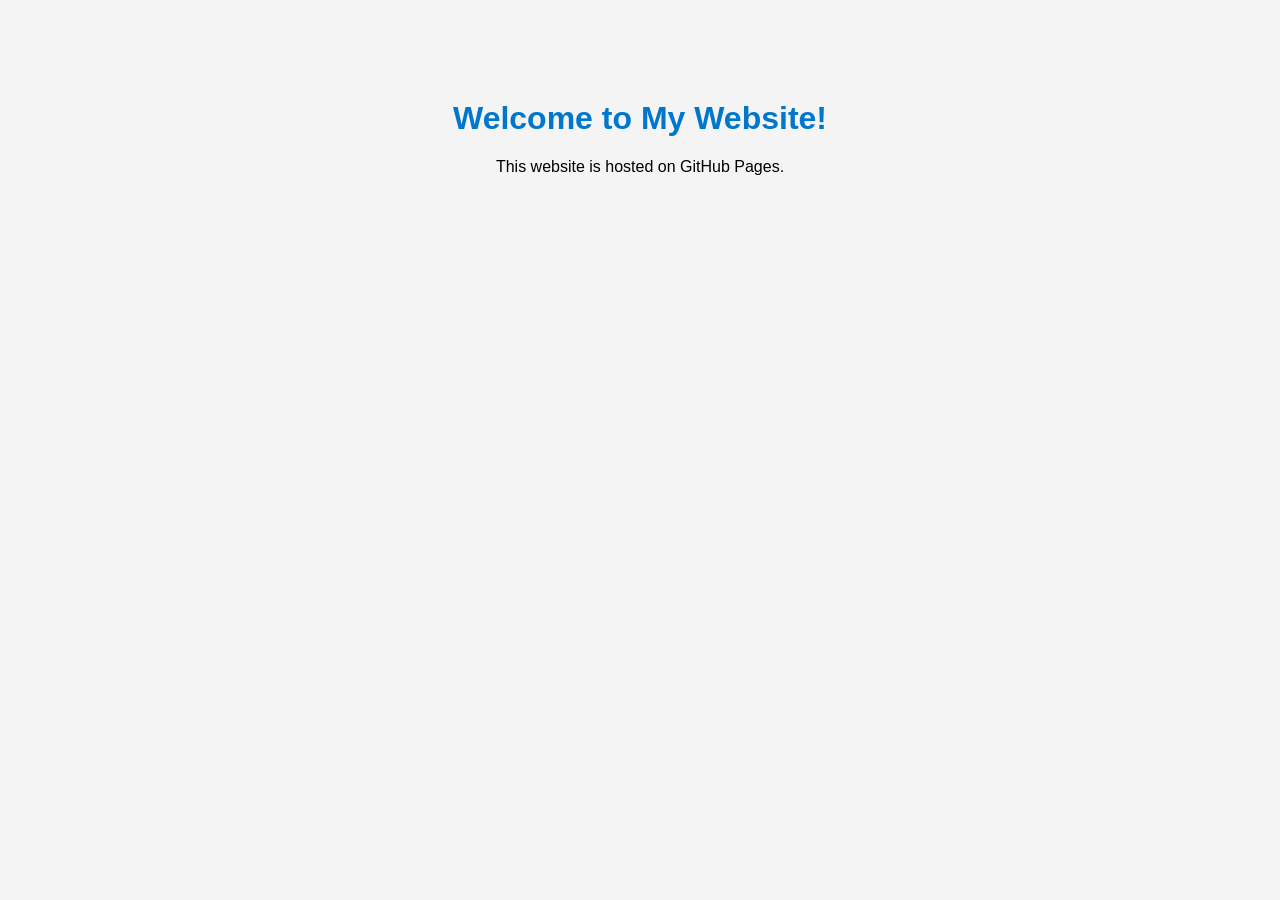
==== index.html @ a0e8595d "Create index.html" ====
<!DOCTYPE html>
<html>
<head>
    <title>My First Website</title>
    <style>
        body {
            font-family: Arial;
            text-align: center;
            margin-top: 100px;
            background: #f4f4f4;
        }
        h1 {
            color: #0077cc;
        }
    </style>
</head>
<body>
    <h1>Welcome to My Website!</h1>
    <p>This website is hosted on GitHub Pages.</p>
</body>
</html>
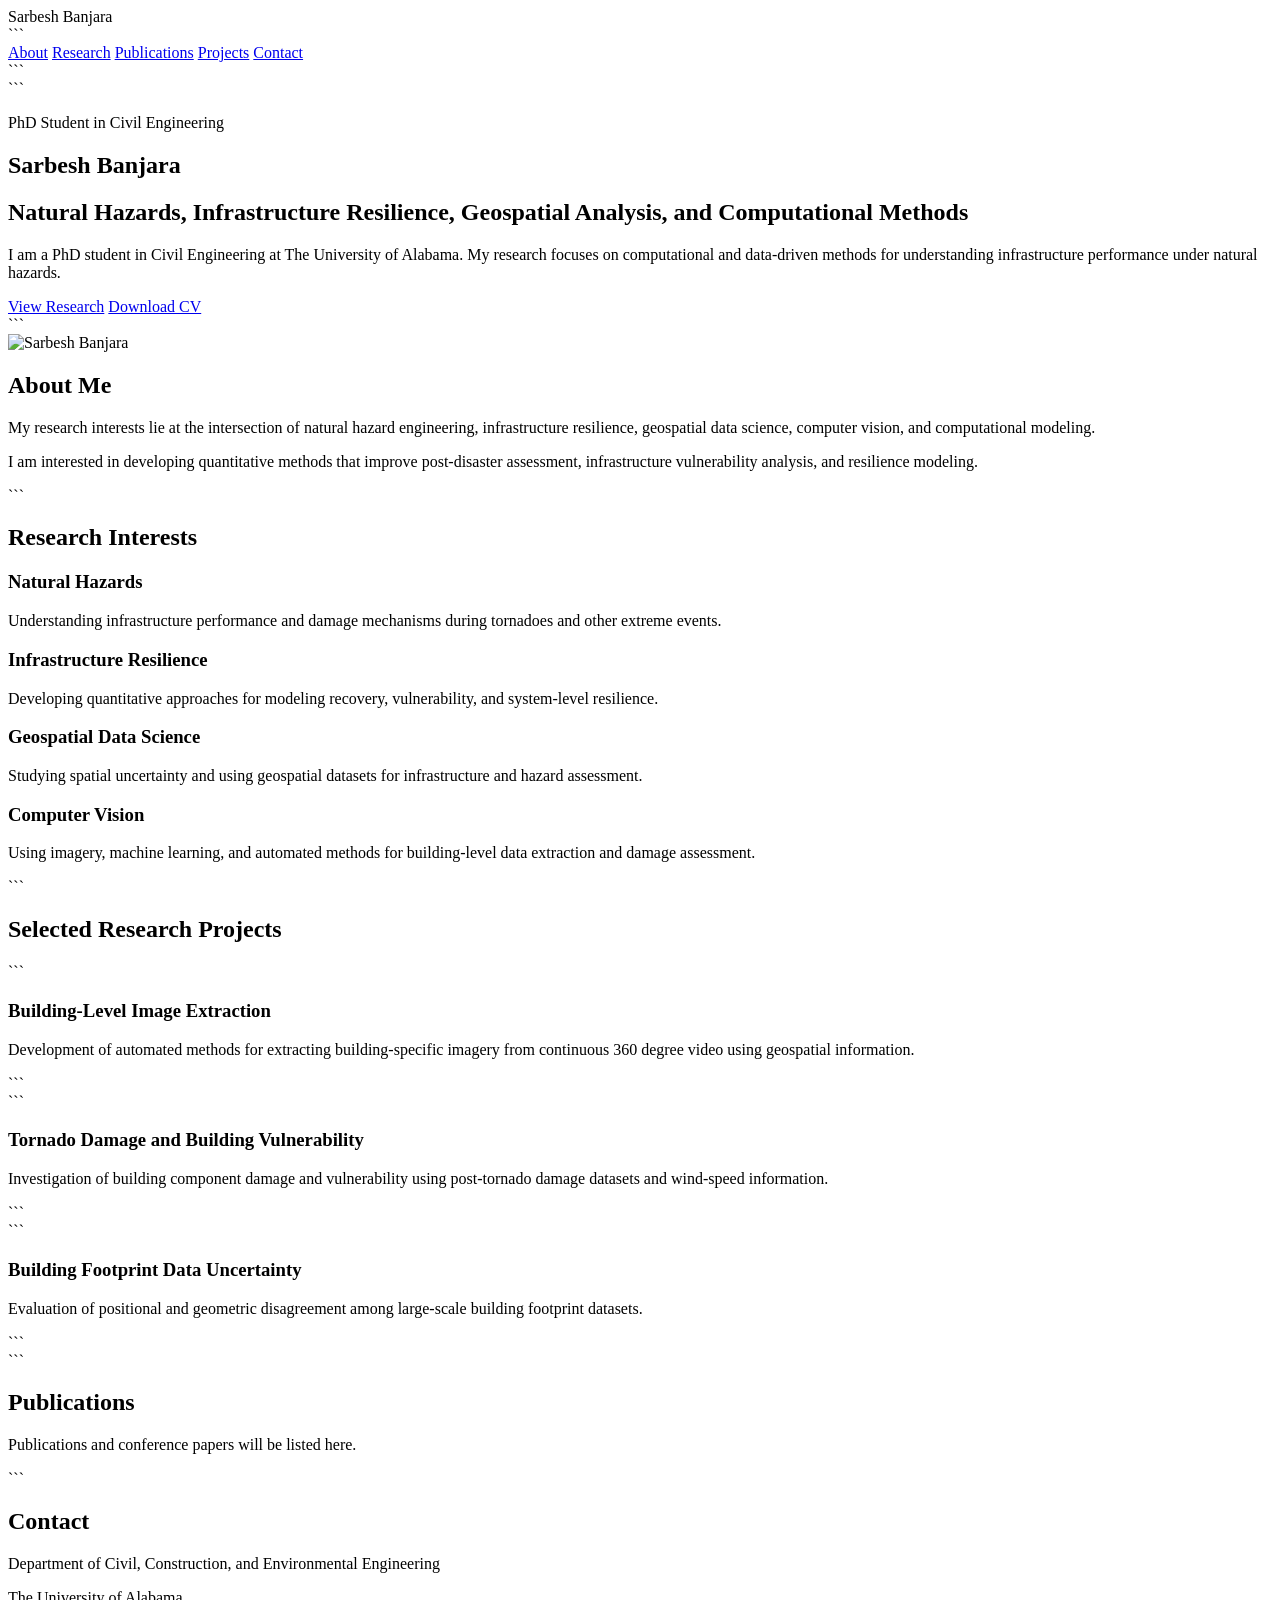
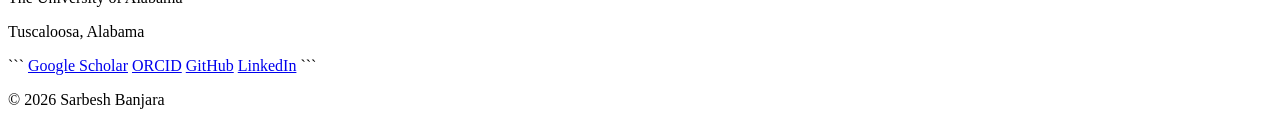
==== commit 186324db: "Update index.html" ====
--- a/index.html
+++ b/index.html
@@ -1,21 +1,233 @@
 <!DOCTYPE html>
-<html>
+
+<html lang="en">
 <head>
-    <title>My First Website</title>
-    <style>
-        body {
-            font-family: Arial;
-            text-align: center;
-            margin-top: 100px;
-            background: #f4f4f4;
-        }
-        h1 {
-            color: #0077cc;
-        }
-    </style>
+  <meta charset="UTF-8">
+  <meta name="viewport" content="width=device-width, initial-scale=1.0">
+  <title>Sarbesh Banjara | Research Profile</title>
+  <link rel="stylesheet" href="style.css">
 </head>
+
 <body>
-    <h1>Welcome to My Website!</h1>
-    <p>This website is hosted on GitHub Pages.</p>
+
+<header>
+  <nav class="container">
+    <div class="logo">Sarbesh Banjara</div>
+
+```
+<div class="nav-links">
+  <a href="#about">About</a>
+  <a href="#research">Research</a>
+  <a href="#publications">Publications</a>
+  <a href="#projects">Projects</a>
+  <a href="#contact">Contact</a>
+</div>
+```
+
+  </nav>
+</header>
+
+<main>
+
+<section class="hero container">
+
+  <div class="hero-text">
+
+```
+<p class="small-title">PhD Student in Civil Engineering</p>
+
+<h1>Sarbesh Banjara</h1>
+
+<h2>
+  Natural Hazards, Infrastructure Resilience,
+  Geospatial Analysis, and Computational Methods
+</h2>
+
+<p>
+  I am a PhD student in Civil Engineering at The University of Alabama.
+  My research focuses on computational and data-driven methods for
+  understanding infrastructure performance under natural hazards.
+</p>
+
+<div class="buttons">
+  <a class="primary-button" href="#research">View Research</a>
+  <a class="secondary-button" href="assets/cv.pdf">Download CV</a>
+</div>
+```
+
+  </div>
+
+  <div class="hero-image">
+    <img src="assets/profile.jpg" alt="Sarbesh Banjara">
+  </div>
+
+</section>
+
+<section id="about" class="section container">
+
+  <h2>About Me</h2>
+
+  <p>
+    My research interests lie at the intersection of natural hazard engineering,
+    infrastructure resilience, geospatial data science, computer vision,
+    and computational modeling.
+  </p>
+
+  <p>
+    I am interested in developing quantitative methods that improve
+    post-disaster assessment, infrastructure vulnerability analysis,
+    and resilience modeling.
+  </p>
+
+</section>
+
+<section id="research" class="section light-section">
+
+  <div class="container">
+
+```
+<h2>Research Interests</h2>
+
+<div class="grid">
+
+  <div class="card">
+    <h3>Natural Hazards</h3>
+    <p>
+      Understanding infrastructure performance and damage mechanisms
+      during tornadoes and other extreme events.
+    </p>
+  </div>
+
+  <div class="card">
+    <h3>Infrastructure Resilience</h3>
+    <p>
+      Developing quantitative approaches for modeling recovery,
+      vulnerability, and system-level resilience.
+    </p>
+  </div>
+
+  <div class="card">
+    <h3>Geospatial Data Science</h3>
+    <p>
+      Studying spatial uncertainty and using geospatial datasets
+      for infrastructure and hazard assessment.
+    </p>
+  </div>
+
+  <div class="card">
+    <h3>Computer Vision</h3>
+    <p>
+      Using imagery, machine learning, and automated methods
+      for building-level data extraction and damage assessment.
+    </p>
+  </div>
+
+</div>
+```
+
+  </div>
+
+</section>
+
+<section id="projects" class="section container">
+
+  <h2>Selected Research Projects</h2>
+
+  <div class="project">
+
+```
+<h3>Building-Level Image Extraction</h3>
+
+<p>
+  Development of automated methods for extracting building-specific
+  imagery from continuous 360 degree video using geospatial information.
+</p>
+```
+
+  </div>
+
+  <div class="project">
+
+```
+<h3>Tornado Damage and Building Vulnerability</h3>
+
+<p>
+  Investigation of building component damage and vulnerability
+  using post-tornado damage datasets and wind-speed information.
+</p>
+```
+
+  </div>
+
+  <div class="project">
+
+```
+<h3>Building Footprint Data Uncertainty</h3>
+
+<p>
+  Evaluation of positional and geometric disagreement among
+  large-scale building footprint datasets.
+</p>
+```
+
+  </div>
+
+</section>
+
+<section id="publications" class="section light-section">
+
+  <div class="container">
+
+```
+<h2>Publications</h2>
+
+<p>
+  Publications and conference papers will be listed here.
+</p>
+```
+
+  </div>
+
+</section>
+
+<section id="contact" class="section container">
+
+  <h2>Contact</h2>
+
+  <p>
+    Department of Civil, Construction, and Environmental Engineering
+  </p>
+
+  <p>
+    The University of Alabama
+  </p>
+
+  <p>
+    Tuscaloosa, Alabama
+  </p>
+
+  <div class="contact-links">
+
+```
+<a href="#">Google Scholar</a>
+<a href="#">ORCID</a>
+<a href="https://github.com/sarbesh08">GitHub</a>
+<a href="#">LinkedIn</a>
+```
+
+  </div>
+
+</section>
+
+</main>
+
+<footer>
+
+  <p>
+    © 2026 Sarbesh Banjara
+  </p>
+
+</footer>
+
 </body>
 </html>
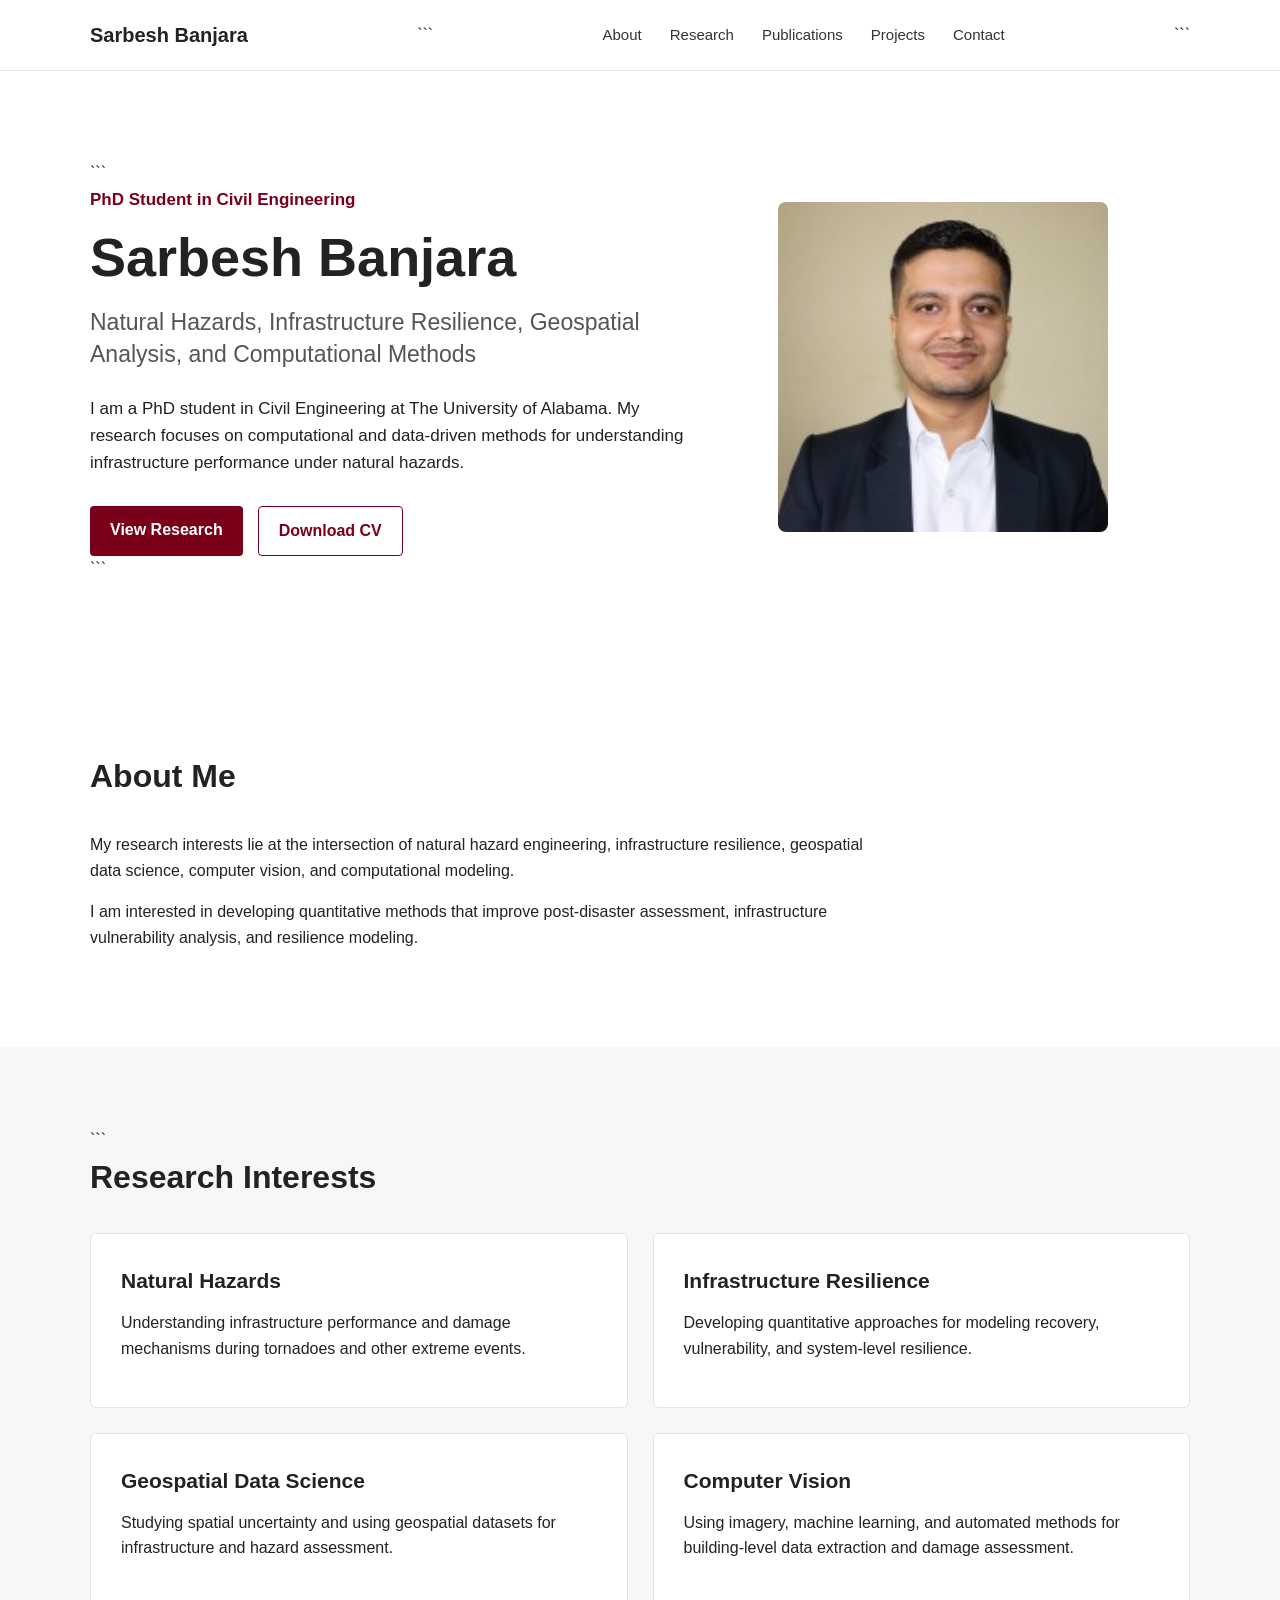
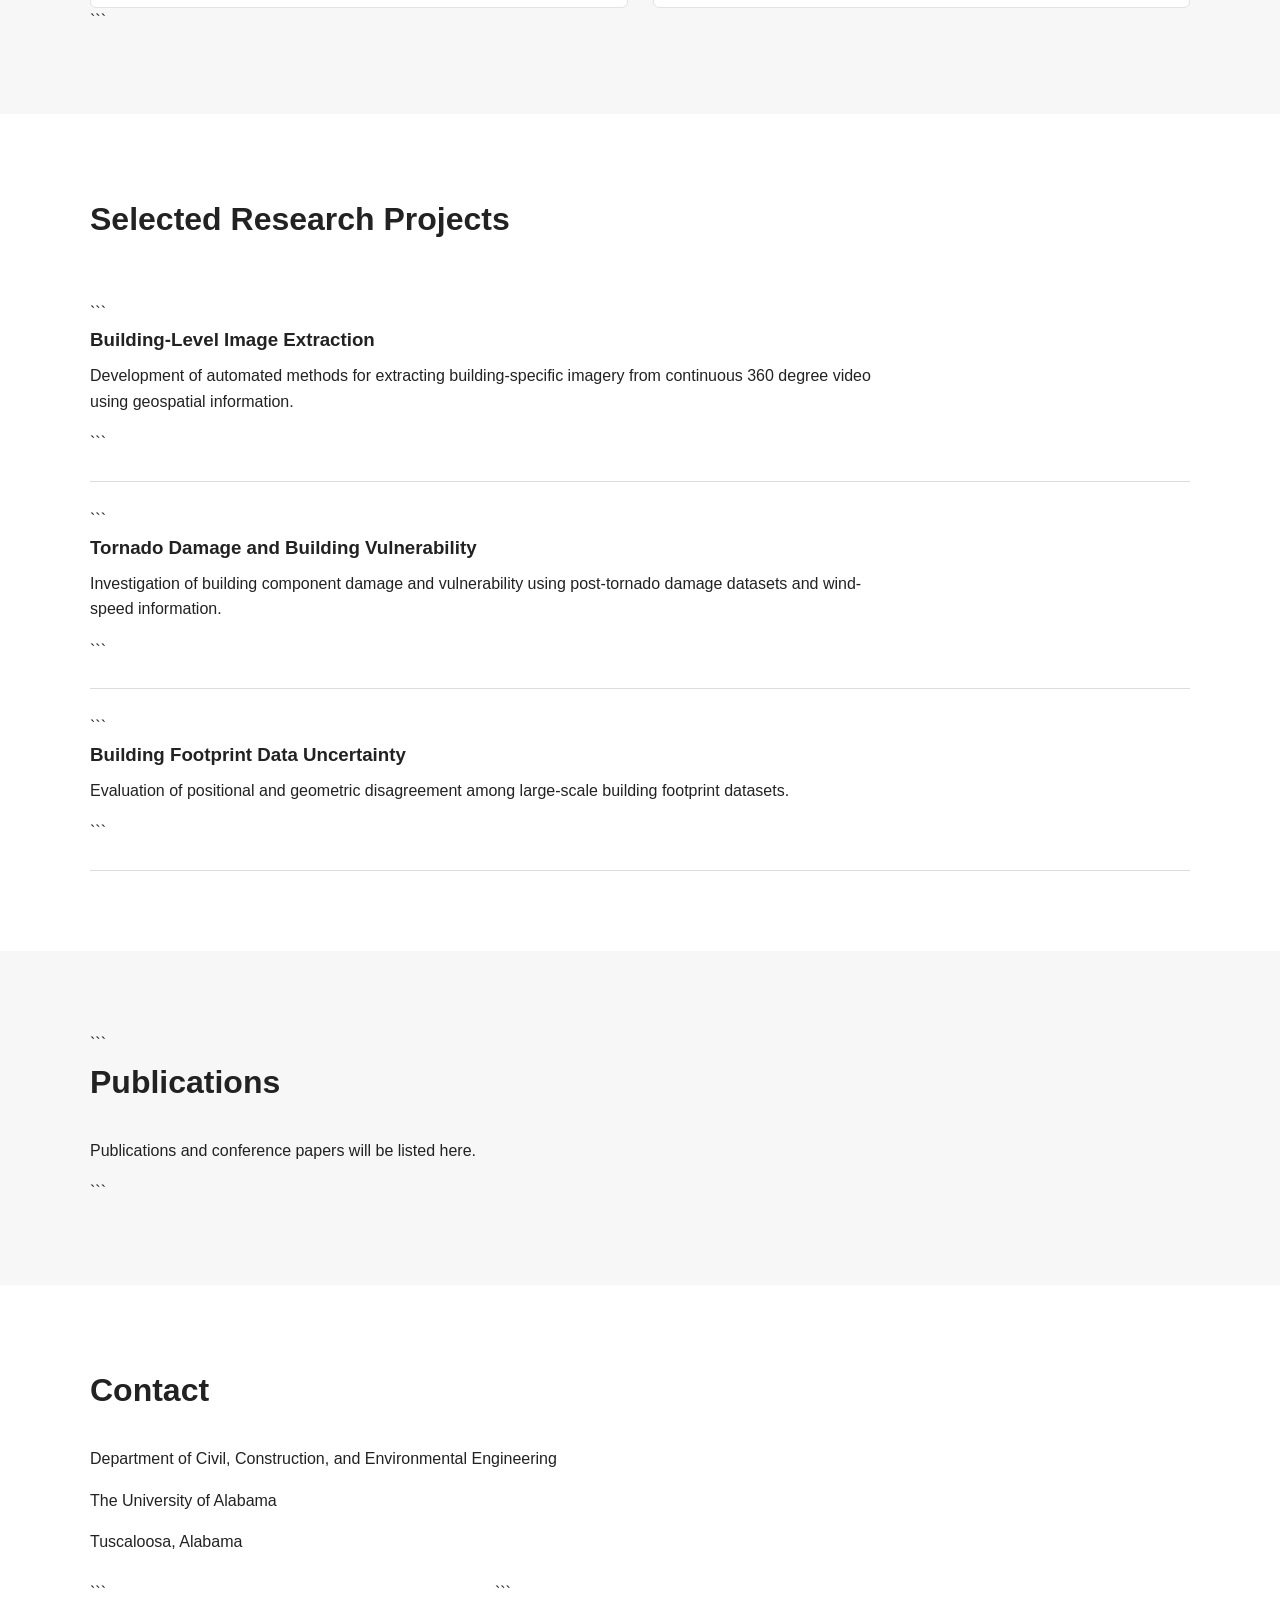
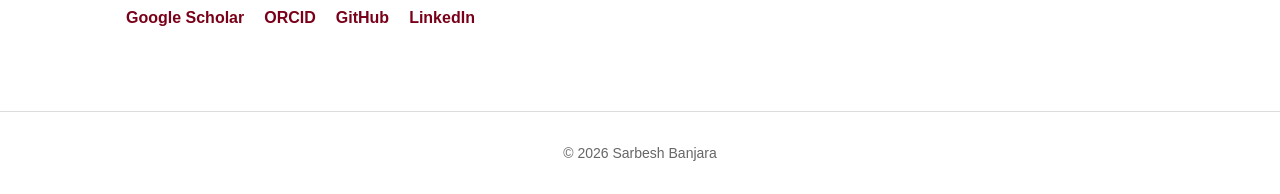
==== commit 1418bc1e: "Update index.html" ====
--- a/index.html
+++ b/index.html
@@ -209,10 +209,29 @@
   <div class="contact-links">
 
 ```
-<a href="#">Google Scholar</a>
-<a href="#">ORCID</a>
-<a href="https://github.com/sarbesh08">GitHub</a>
-<a href="#">LinkedIn</a>
+<div class="contact-links">
+
+    <a href="https://scholar.google.com/citations?user=kjyUDR0AAAAJ&hl=en"
+       target="_blank" rel="noopener noreferrer">
+       Google Scholar
+    </a>
+
+    <a href="https://orcid.org/0009-0007-2245-5769"
+       target="_blank" rel="noopener noreferrer">
+       ORCID
+    </a>
+
+    <a href="https://github.com/sarbesh08"
+       target="_blank" rel="noopener noreferrer">
+       GitHub
+    </a>
+
+    <a href="https://www.linkedin.com/in/sarbesh-banjara-b74265155/"
+       target="_blank" rel="noopener noreferrer">
+       LinkedIn
+    </a>
+
+</div>
 ```
 
   </div>
--- a/style.css
+++ b/style.css
@@ -0,0 +1,215 @@
+* {
+  margin: 0;
+  padding: 0;
+  box-sizing: border-box;
+  }
+
+body {
+font-family: Arial, Helvetica, sans-serif;
+color: #222;
+line-height: 1.6;
+background: white;
+}
+
+.container {
+width: 90%;
+max-width: 1100px;
+margin: auto;
+}
+
+header {
+border-bottom: 1px solid #e5e5e5;
+background: white;
+position: sticky;
+top: 0;
+z-index: 100;
+}
+
+nav {
+display: flex;
+justify-content: space-between;
+align-items: center;
+min-height: 70px;
+}
+
+.logo {
+font-size: 20px;
+font-weight: bold;
+}
+
+.nav-links {
+display: flex;
+gap: 28px;
+}
+
+.nav-links a {
+text-decoration: none;
+color: #333;
+font-size: 15px;
+}
+
+.nav-links a:hover {
+color: #7a0019;
+}
+
+.hero {
+min-height: 600px;
+display: grid;
+grid-template-columns: 1.5fr 1fr;
+gap: 70px;
+align-items: center;
+}
+
+.small-title {
+font-size: 15px;
+font-weight: bold;
+color: #7a0019;
+margin-bottom: 15px;
+}
+
+.hero h1 {
+font-size: 54px;
+line-height: 1.1;
+margin-bottom: 18px;
+}
+
+.hero h2 {
+font-size: 23px;
+line-height: 1.4;
+font-weight: normal;
+color: #555;
+margin-bottom: 25px;
+}
+
+.hero p {
+font-size: 17px;
+max-width: 650px;
+}
+
+.hero-image img {
+width: 100%;
+max-width: 330px;
+border-radius: 8px;
+}
+
+.buttons {
+margin-top: 30px;
+display: flex;
+gap: 15px;
+}
+
+.primary-button,
+.secondary-button {
+display: inline-block;
+padding: 11px 20px;
+text-decoration: none;
+border-radius: 4px;
+font-weight: bold;
+}
+
+.primary-button {
+background: #7a0019;
+color: white;
+}
+
+.secondary-button {
+border: 1px solid #7a0019;
+color: #7a0019;
+}
+
+.section {
+padding: 80px 0;
+}
+
+.section h2 {
+font-size: 32px;
+margin-bottom: 30px;
+}
+
+.section p {
+max-width: 800px;
+margin-bottom: 16px;
+}
+
+.light-section {
+background: #f7f7f7;
+}
+
+.grid {
+display: grid;
+grid-template-columns: repeat(2, 1fr);
+gap: 25px;
+}
+
+.card {
+background: white;
+padding: 30px;
+border: 1px solid #e3e3e3;
+border-radius: 6px;
+}
+
+.card h3 {
+margin-bottom: 12px;
+font-size: 21px;
+}
+
+.project {
+border-bottom: 1px solid #ddd;
+padding: 25px 0;
+}
+
+.project h3 {
+margin-bottom: 8px;
+}
+
+.contact-links {
+display: flex;
+gap: 20px;
+margin-top: 25px;
+}
+
+.contact-links a {
+color: #7a0019;
+text-decoration: none;
+font-weight: bold;
+}
+
+footer {
+border-top: 1px solid #ddd;
+padding: 30px;
+text-align: center;
+font-size: 14px;
+color: #666;
+}
+
+@media (max-width: 750px) {
+
+.nav-links {
+display: none;
+}
+
+.hero {
+grid-template-columns: 1fr;
+padding: 70px 0;
+}
+
+.hero h1 {
+font-size: 40px;
+}
+
+.hero-image {
+order: -1;
+}
+
+.hero-image img {
+max-width: 240px;
+}
+
+.grid {
+grid-template-columns: 1fr;
+}
+
+.contact-links {
+flex-direction: column;
+}
+}
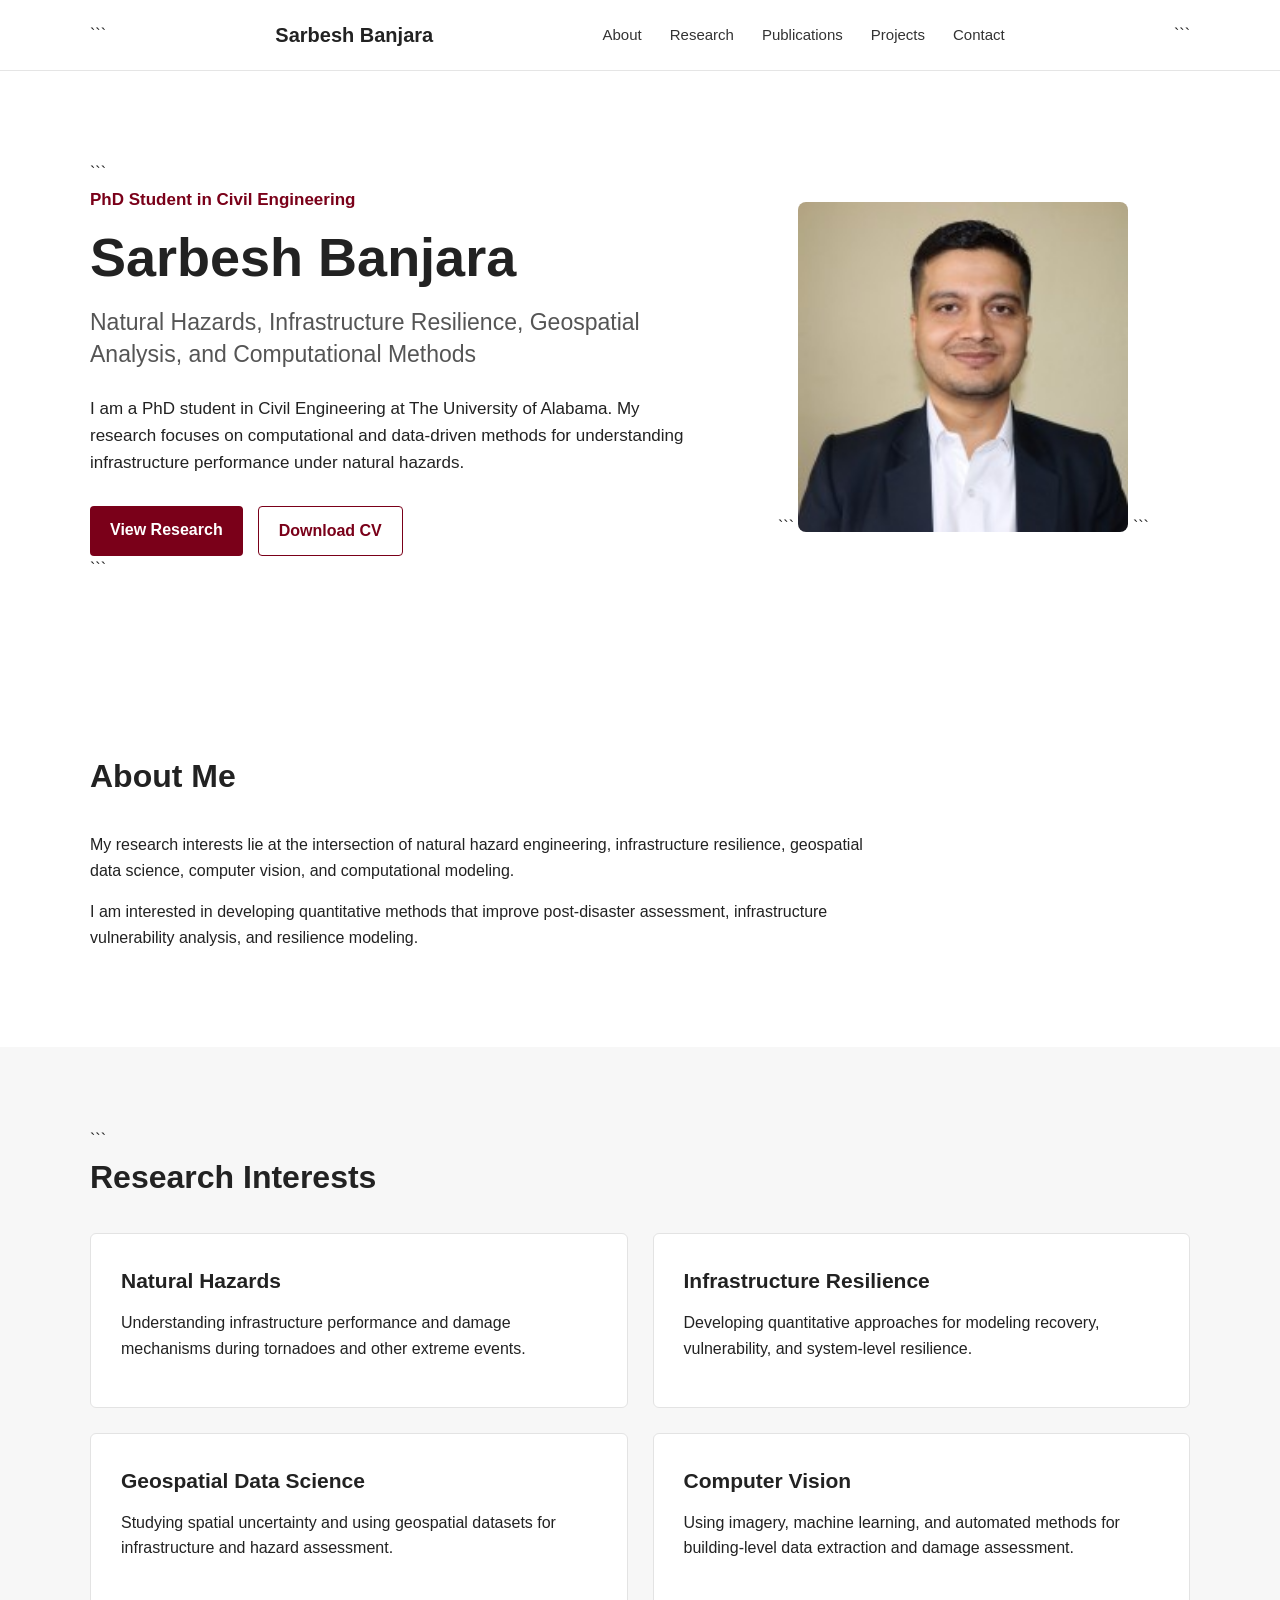
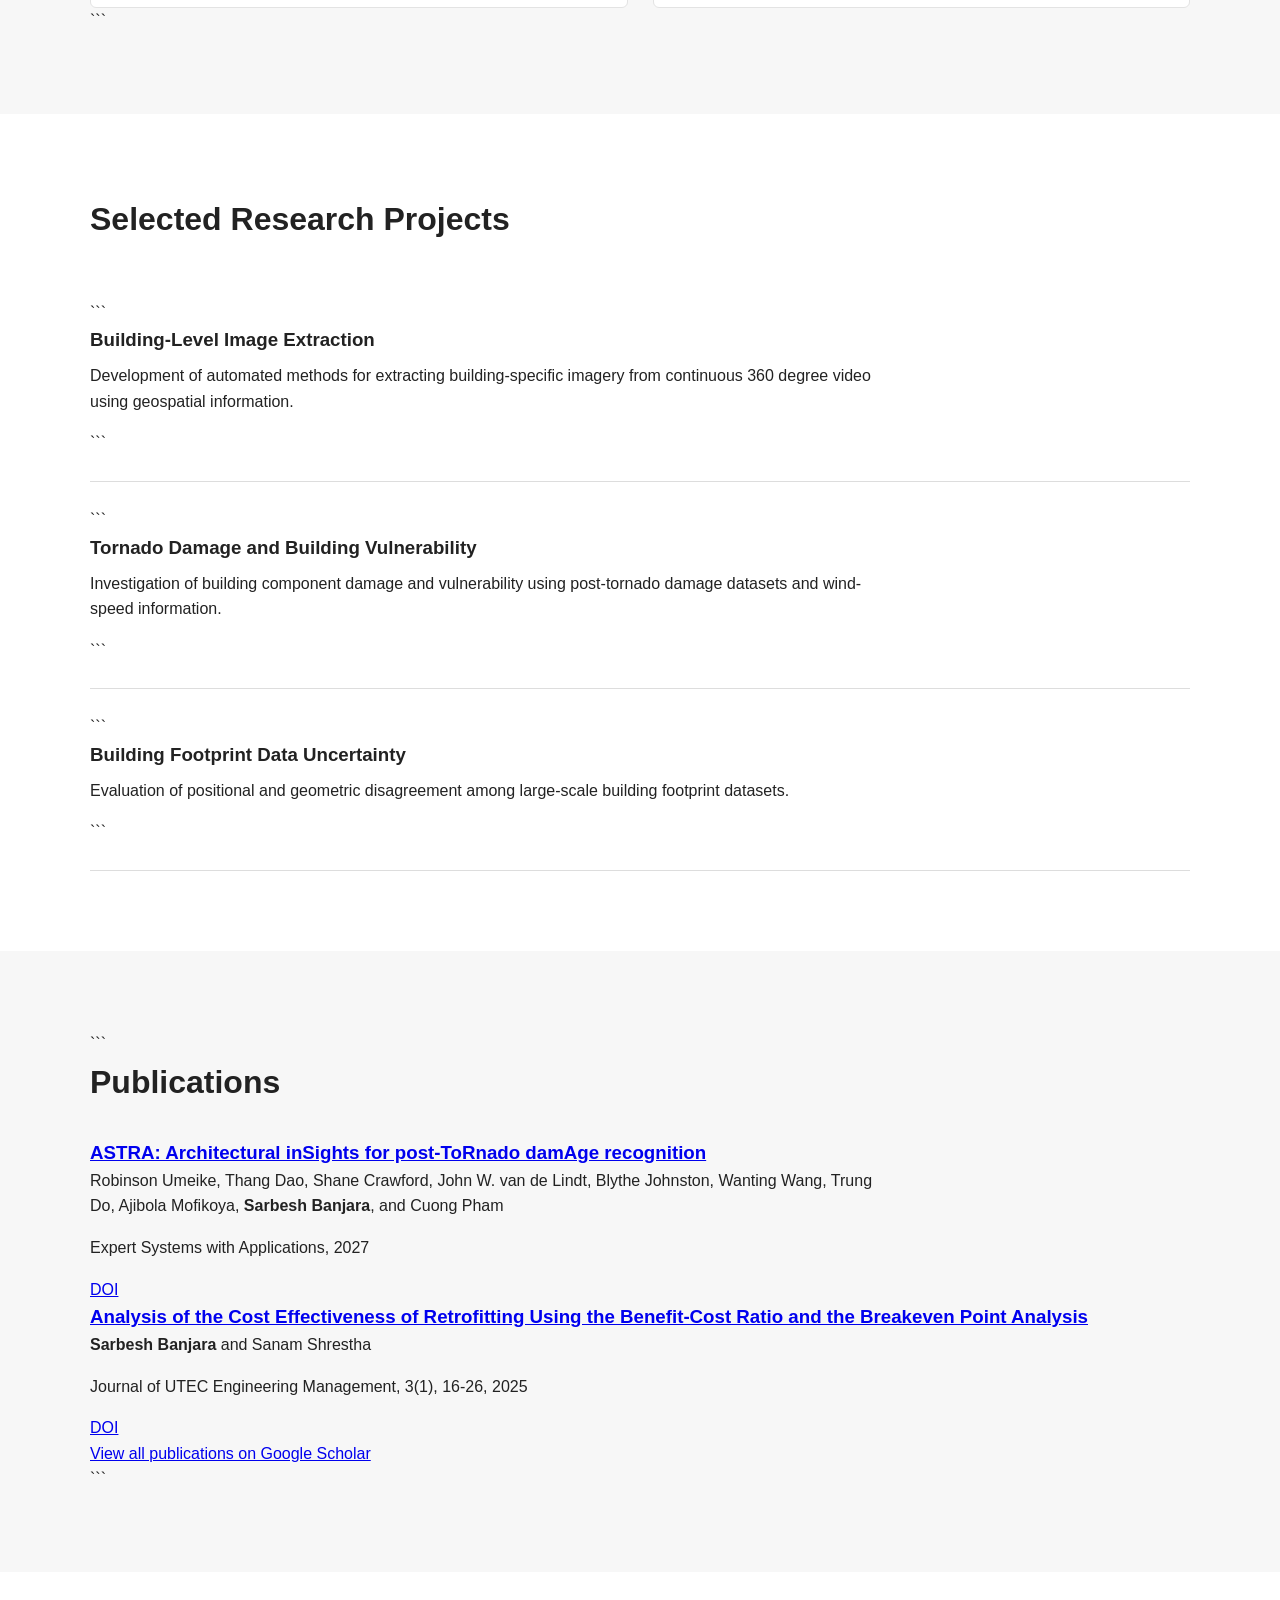
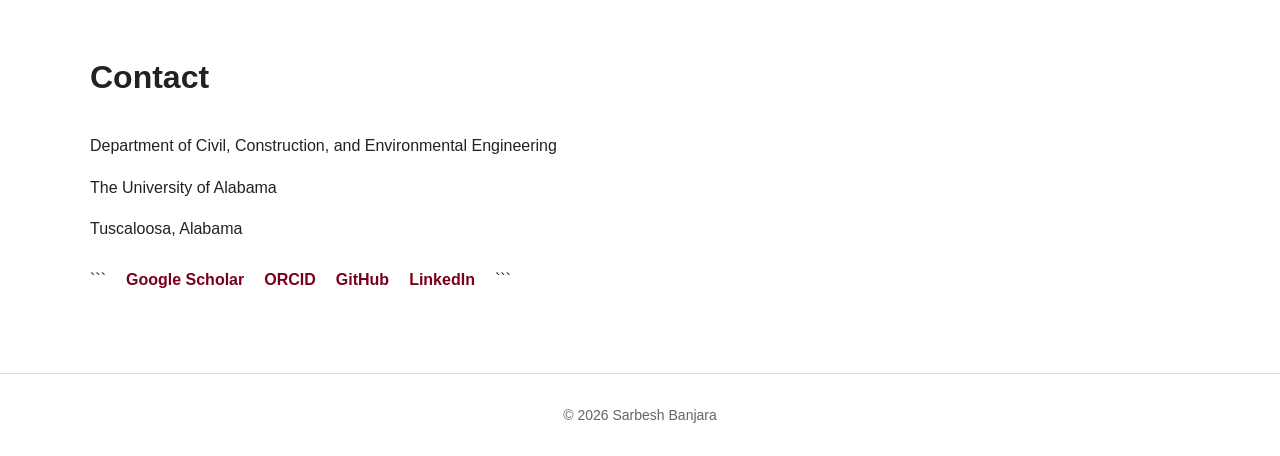
==== commit 2244d131: "Update index.html" ====
--- a/index.html
+++ b/index.html
@@ -1,6 +1,7 @@
 <!DOCTYPE html>
 
 <html lang="en">
+
 <head>
   <meta charset="UTF-8">
   <meta name="viewport" content="width=device-width, initial-scale=1.0">
@@ -12,9 +13,10 @@
 
 <header>
   <nav class="container">
-    <div class="logo">Sarbesh Banjara</div>
-
-```
+
+```
+<div class="logo">Sarbesh Banjara</div>
+
 <div class="nav-links">
   <a href="#about">About</a>
   <a href="#research">Research</a>
@@ -50,15 +52,29 @@
 </p>
 
 <div class="buttons">
-  <a class="primary-button" href="#research">View Research</a>
-  <a class="secondary-button" href="assets/cv.pdf">Download CV</a>
+
+  <a class="primary-button" href="#research">
+    View Research
+  </a>
+
+  <a class="secondary-button"
+     href="assets/cv.pdf"
+     target="_blank">
+    Download CV
+  </a>
+
 </div>
 ```
 
   </div>
 
   <div class="hero-image">
-    <img src="assets/profile.jpg" alt="Sarbesh Banjara">
+
+```
+<img src="assets/profile.jpg"
+     alt="Sarbesh Banjara">
+```
+
   </div>
 
 </section>
@@ -91,35 +107,50 @@
 <div class="grid">
 
   <div class="card">
+
     <h3>Natural Hazards</h3>
+
     <p>
       Understanding infrastructure performance and damage mechanisms
       during tornadoes and other extreme events.
     </p>
-  </div>
+
+  </div>
+
 
   <div class="card">
+
     <h3>Infrastructure Resilience</h3>
+
     <p>
       Developing quantitative approaches for modeling recovery,
       vulnerability, and system-level resilience.
     </p>
-  </div>
+
+  </div>
+
 
   <div class="card">
+
     <h3>Geospatial Data Science</h3>
+
     <p>
       Studying spatial uncertainty and using geospatial datasets
       for infrastructure and hazard assessment.
     </p>
-  </div>
+
+  </div>
+
 
   <div class="card">
+
     <h3>Computer Vision</h3>
+
     <p>
       Using imagery, machine learning, and automated methods
       for building-level data extraction and damage assessment.
     </p>
+
   </div>
 
 </div>
@@ -181,9 +212,87 @@
 ```
 <h2>Publications</h2>
 
-<p>
-  Publications and conference papers will be listed here.
-</p>
+
+<div class="publication">
+
+  <h3>
+    <a href="https://doi.org/10.1016/j.eswa.2026.133915"
+       target="_blank"
+       rel="noopener noreferrer">
+
+      ASTRA: Architectural inSights for post-ToRnado damAge recognition
+
+    </a>
+  </h3>
+
+  <p class="authors">
+    Robinson Umeike, Thang Dao, Shane Crawford, John W. van de Lindt,
+    Blythe Johnston, Wanting Wang, Trung Do, Ajibola Mofikoya,
+    <strong>Sarbesh Banjara</strong>, and Cuong Pham
+  </p>
+
+  <p class="venue">
+    Expert Systems with Applications, 2027
+  </p>
+
+  <div class="publication-links">
+
+    <a href="https://doi.org/10.1016/j.eswa.2026.133915"
+       target="_blank"
+       rel="noopener noreferrer">
+      DOI
+    </a>
+
+  </div>
+
+</div>
+
+
+<div class="publication">
+
+  <h3>
+    <a href="https://doi.org/10.3126/juem.v3i1.84513"
+       target="_blank"
+       rel="noopener noreferrer">
+
+      Analysis of the Cost Effectiveness of Retrofitting Using the
+      Benefit-Cost Ratio and the Breakeven Point Analysis
+
+    </a>
+  </h3>
+
+  <p class="authors">
+    <strong>Sarbesh Banjara</strong> and Sanam Shrestha
+  </p>
+
+  <p class="venue">
+    Journal of UTEC Engineering Management, 3(1), 16-26, 2025
+  </p>
+
+  <div class="publication-links">
+
+    <a href="https://doi.org/10.3126/juem.v3i1.84513"
+       target="_blank"
+       rel="noopener noreferrer">
+      DOI
+    </a>
+
+  </div>
+
+</div>
+
+
+<div class="all-publications">
+
+  <a href="https://scholar.google.com/citations?user=kjyUDR0AAAAJ&hl=en"
+     target="_blank"
+     rel="noopener noreferrer">
+
+    View all publications on Google Scholar
+
+  </a>
+
+</div>
 ```
 
   </div>
@@ -209,29 +318,29 @@
   <div class="contact-links">
 
 ```
-<div class="contact-links">
-
-    <a href="https://scholar.google.com/citations?user=kjyUDR0AAAAJ&hl=en"
-       target="_blank" rel="noopener noreferrer">
-       Google Scholar
-    </a>
-
-    <a href="https://orcid.org/0009-0007-2245-5769"
-       target="_blank" rel="noopener noreferrer">
-       ORCID
-    </a>
-
-    <a href="https://github.com/sarbesh08"
-       target="_blank" rel="noopener noreferrer">
-       GitHub
-    </a>
-
-    <a href="https://www.linkedin.com/in/sarbesh-banjara-b74265155/"
-       target="_blank" rel="noopener noreferrer">
-       LinkedIn
-    </a>
-
-</div>
+<a href="https://scholar.google.com/citations?user=kjyUDR0AAAAJ&hl=en"
+   target="_blank"
+   rel="noopener noreferrer">
+  Google Scholar
+</a>
+
+<a href="https://orcid.org/0009-0007-2245-5769"
+   target="_blank"
+   rel="noopener noreferrer">
+  ORCID
+</a>
+
+<a href="https://github.com/sarbesh08"
+   target="_blank"
+   rel="noopener noreferrer">
+  GitHub
+</a>
+
+<a href="https://www.linkedin.com/in/sarbesh-banjara-b74265155/"
+   target="_blank"
+   rel="noopener noreferrer">
+  LinkedIn
+</a>
 ```
 
   </div>
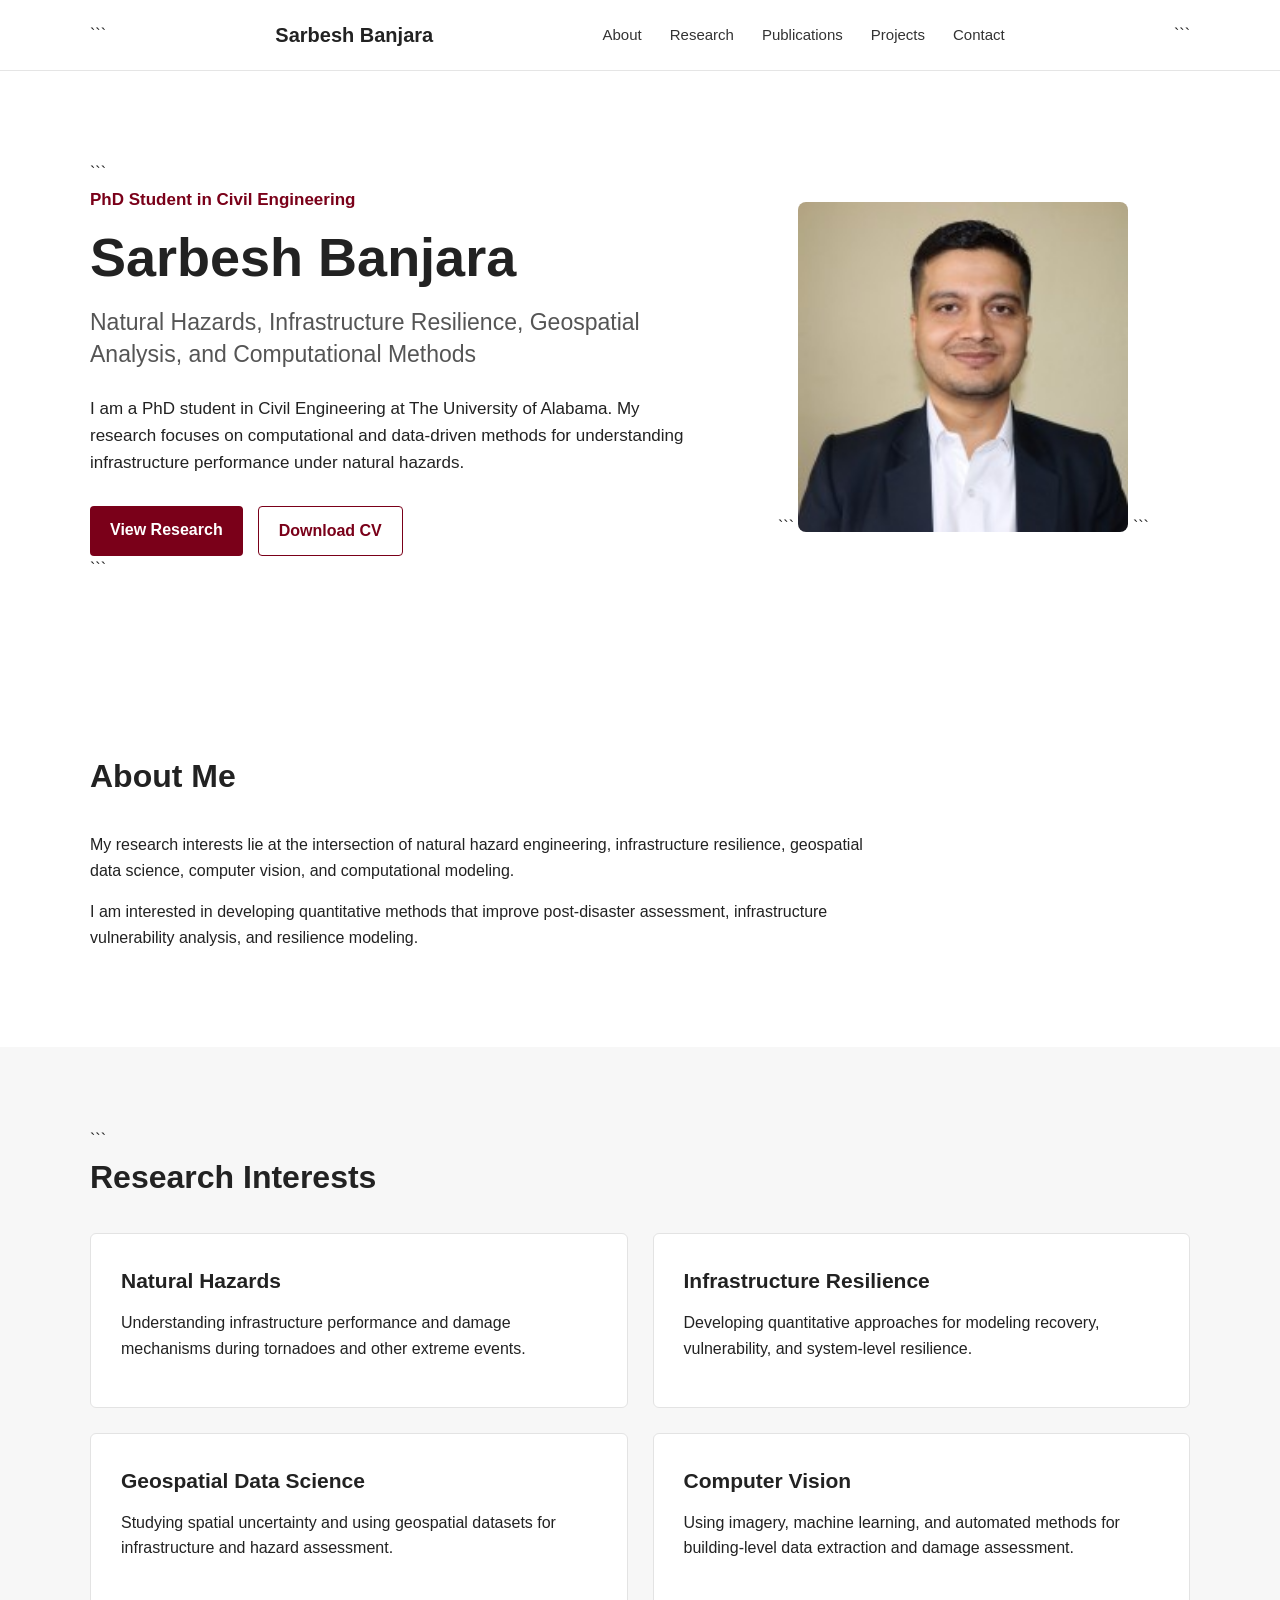
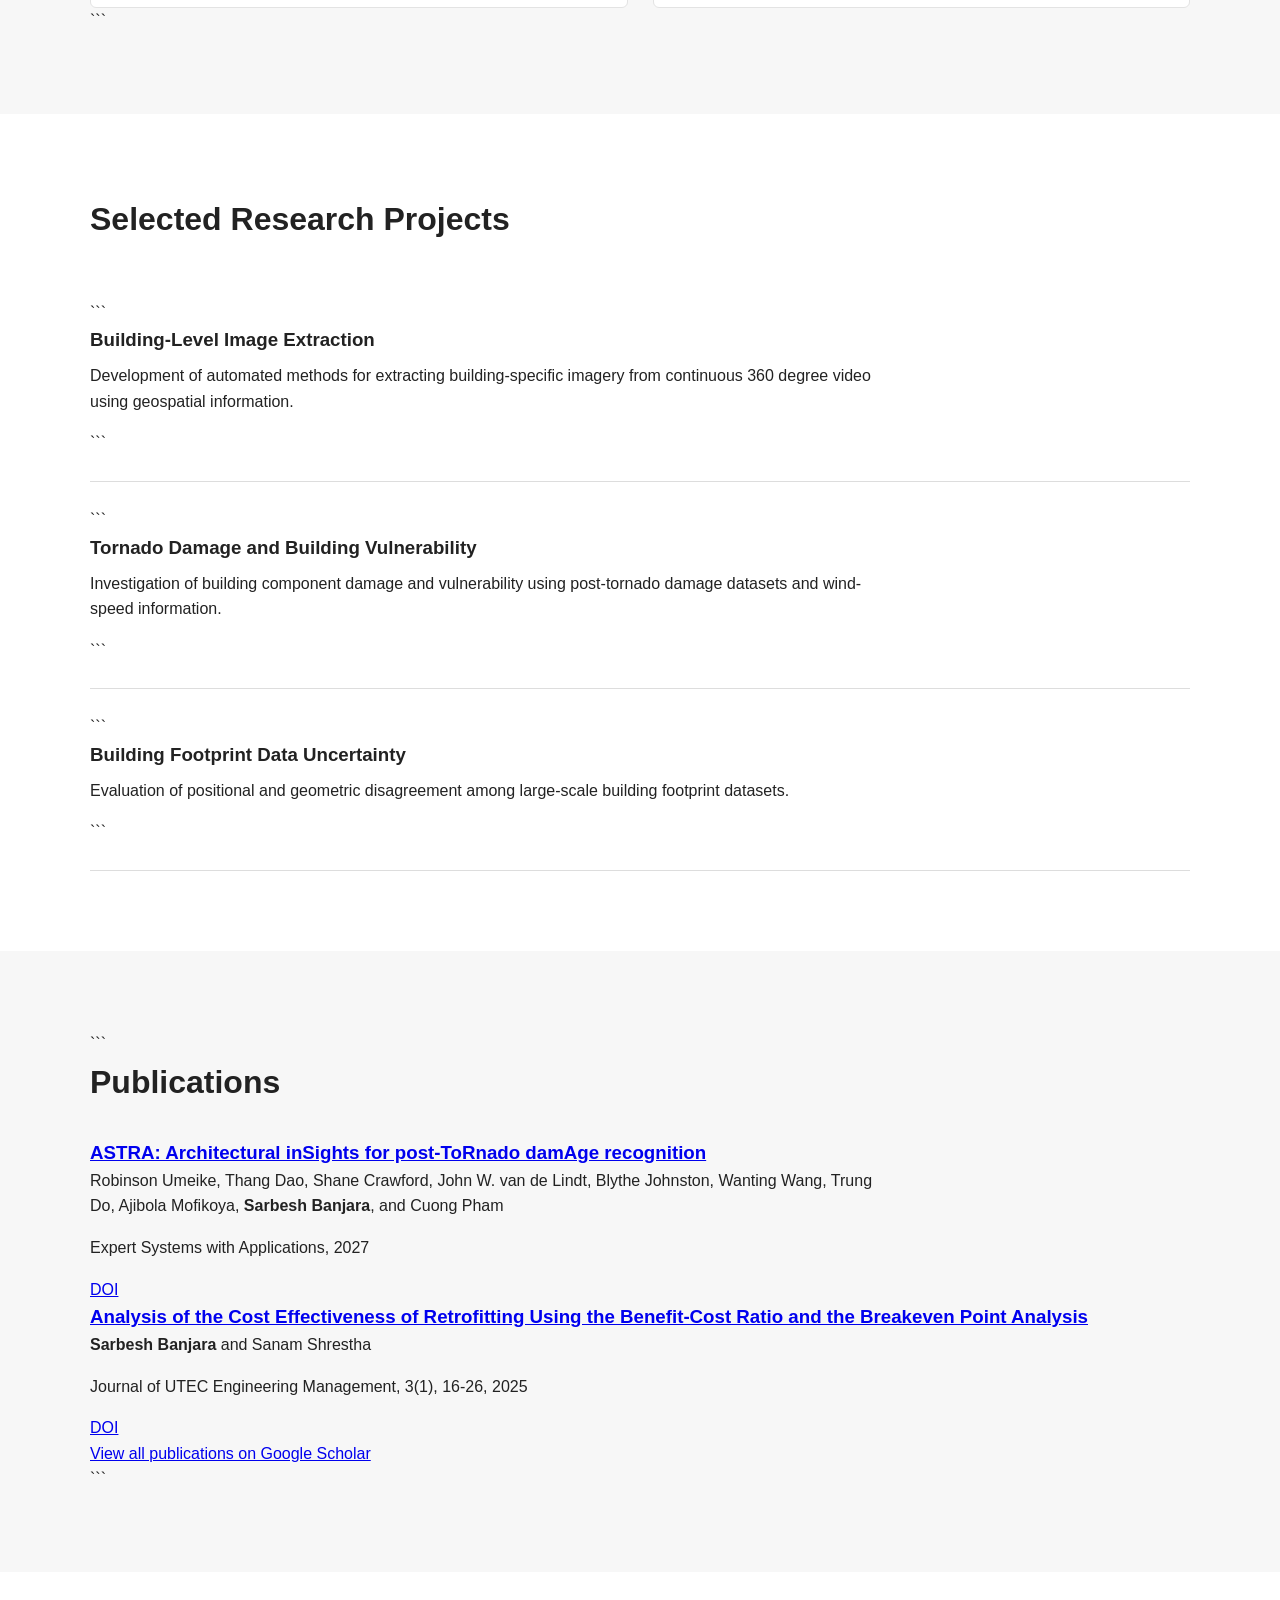
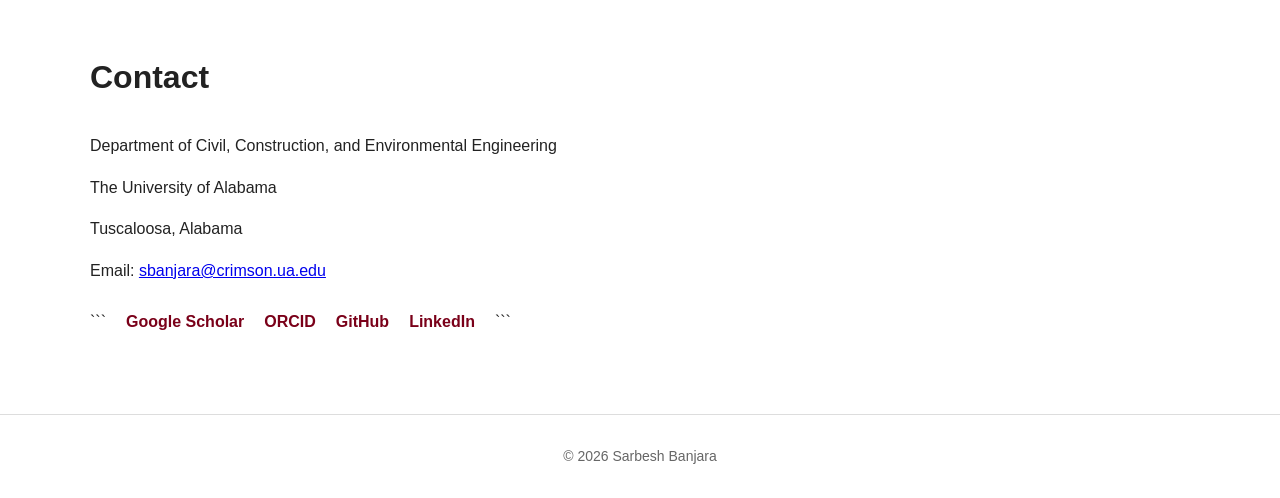
==== commit 9605665d: "Update index.html" ====
--- a/index.html
+++ b/index.html
@@ -315,6 +315,13 @@
     Tuscaloosa, Alabama
   </p>
 
+  <p>
+    Email:
+    <a href="mailto:sbanjara@crimson.ua.edu">
+      sbanjara@crimson.ua.edu
+    </a>
+  </p>
+
   <div class="contact-links">
 
 ```
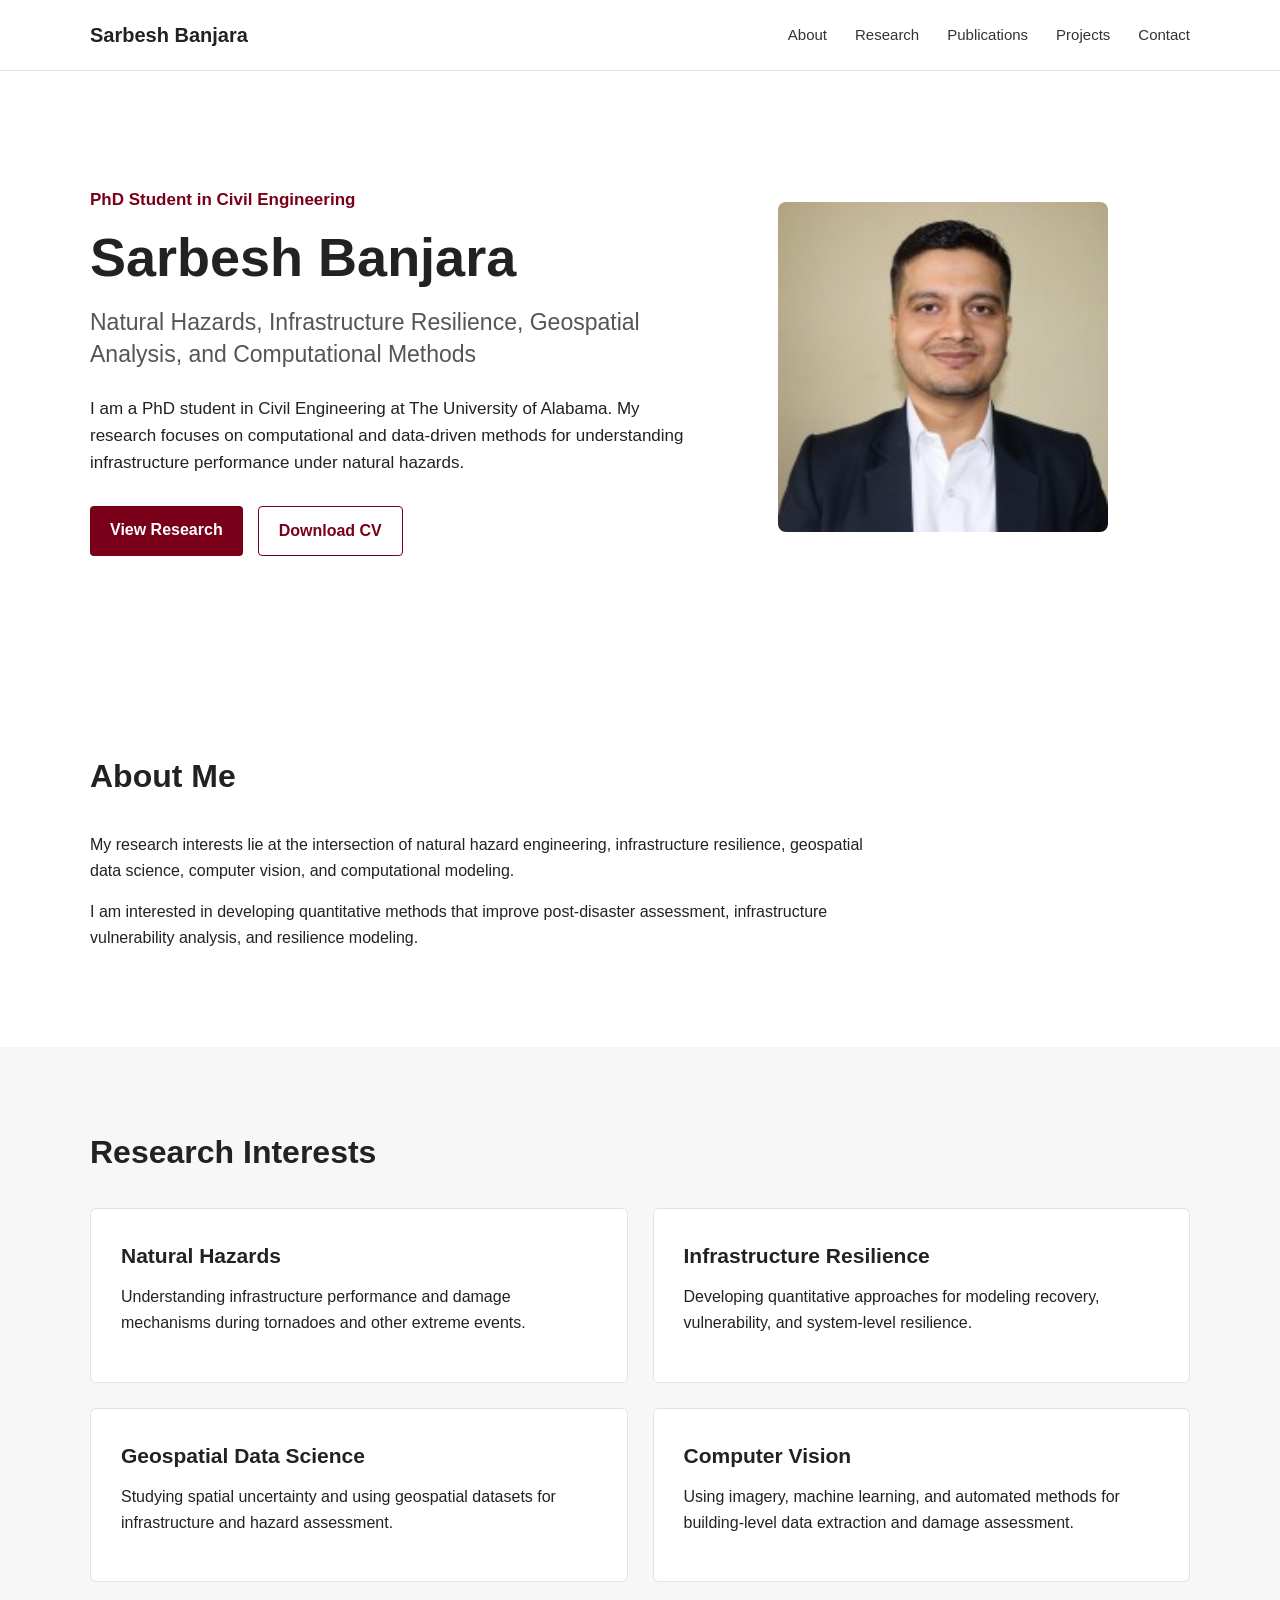
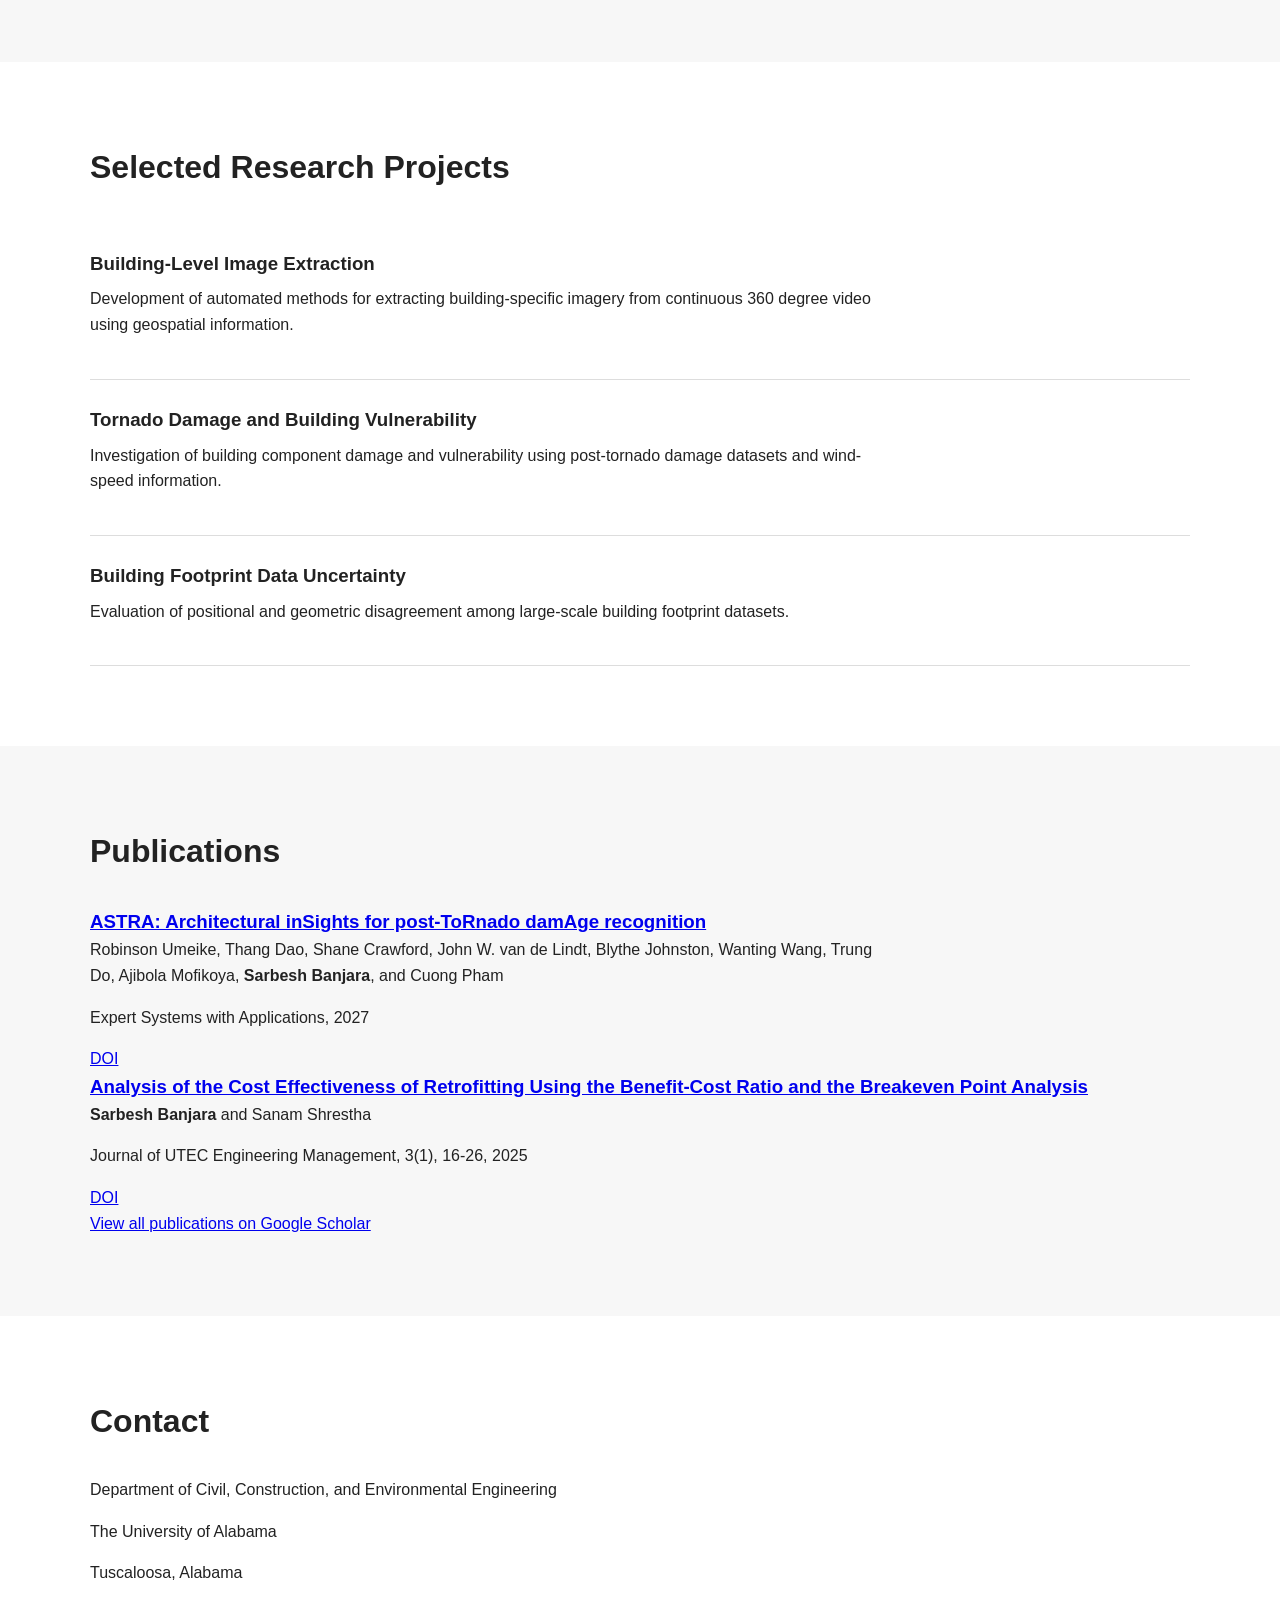
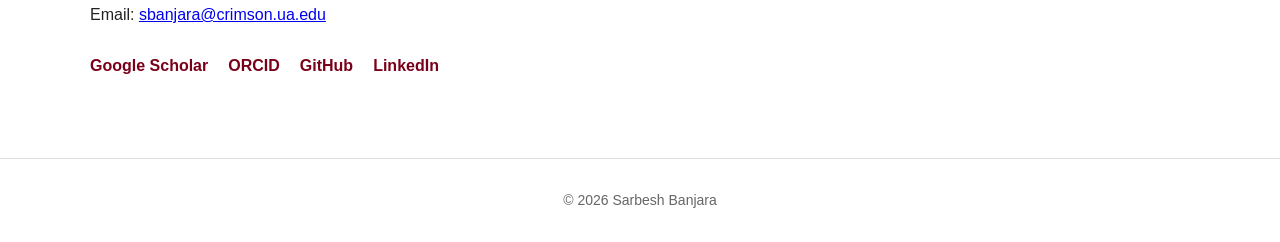
==== commit d4de0427: "Update index.html" ====
--- a/index.html
+++ b/index.html
@@ -14,7 +14,7 @@
 <header>
   <nav class="container">
 
-```
+
 <div class="logo">Sarbesh Banjara</div>
 
 <div class="nav-links">
@@ -24,7 +24,7 @@
   <a href="#projects">Projects</a>
   <a href="#contact">Contact</a>
 </div>
-```
+
 
   </nav>
 </header>
@@ -35,7 +35,7 @@
 
   <div class="hero-text">
 
-```
+
 <p class="small-title">PhD Student in Civil Engineering</p>
 
 <h1>Sarbesh Banjara</h1>
@@ -64,16 +64,16 @@
   </a>
 
 </div>
-```
+
 
   </div>
 
   <div class="hero-image">
 
-```
+
 <img src="assets/profile.jpg"
      alt="Sarbesh Banjara">
-```
+
 
   </div>
 
@@ -101,7 +101,7 @@
 
   <div class="container">
 
-```
+
 <h2>Research Interests</h2>
 
 <div class="grid">
@@ -154,7 +154,7 @@
   </div>
 
 </div>
-```
+
 
   </div>
 
@@ -166,40 +166,40 @@
 
   <div class="project">
 
-```
+
 <h3>Building-Level Image Extraction</h3>
 
 <p>
   Development of automated methods for extracting building-specific
   imagery from continuous 360 degree video using geospatial information.
 </p>
-```
+
 
   </div>
 
   <div class="project">
 
-```
+
 <h3>Tornado Damage and Building Vulnerability</h3>
 
 <p>
   Investigation of building component damage and vulnerability
   using post-tornado damage datasets and wind-speed information.
 </p>
-```
+
 
   </div>
 
   <div class="project">
 
-```
+
 <h3>Building Footprint Data Uncertainty</h3>
 
 <p>
   Evaluation of positional and geometric disagreement among
   large-scale building footprint datasets.
 </p>
-```
+
 
   </div>
 
@@ -209,7 +209,7 @@
 
   <div class="container">
 
-```
+
 <h2>Publications</h2>
 
 
@@ -293,7 +293,7 @@
   </a>
 
 </div>
-```
+
 
   </div>
 
@@ -324,7 +324,7 @@
 
   <div class="contact-links">
 
-```
+
 <a href="https://scholar.google.com/citations?user=kjyUDR0AAAAJ&hl=en"
    target="_blank"
    rel="noopener noreferrer">
@@ -348,7 +348,7 @@
    rel="noopener noreferrer">
   LinkedIn
 </a>
-```
+
 
   </div>
 
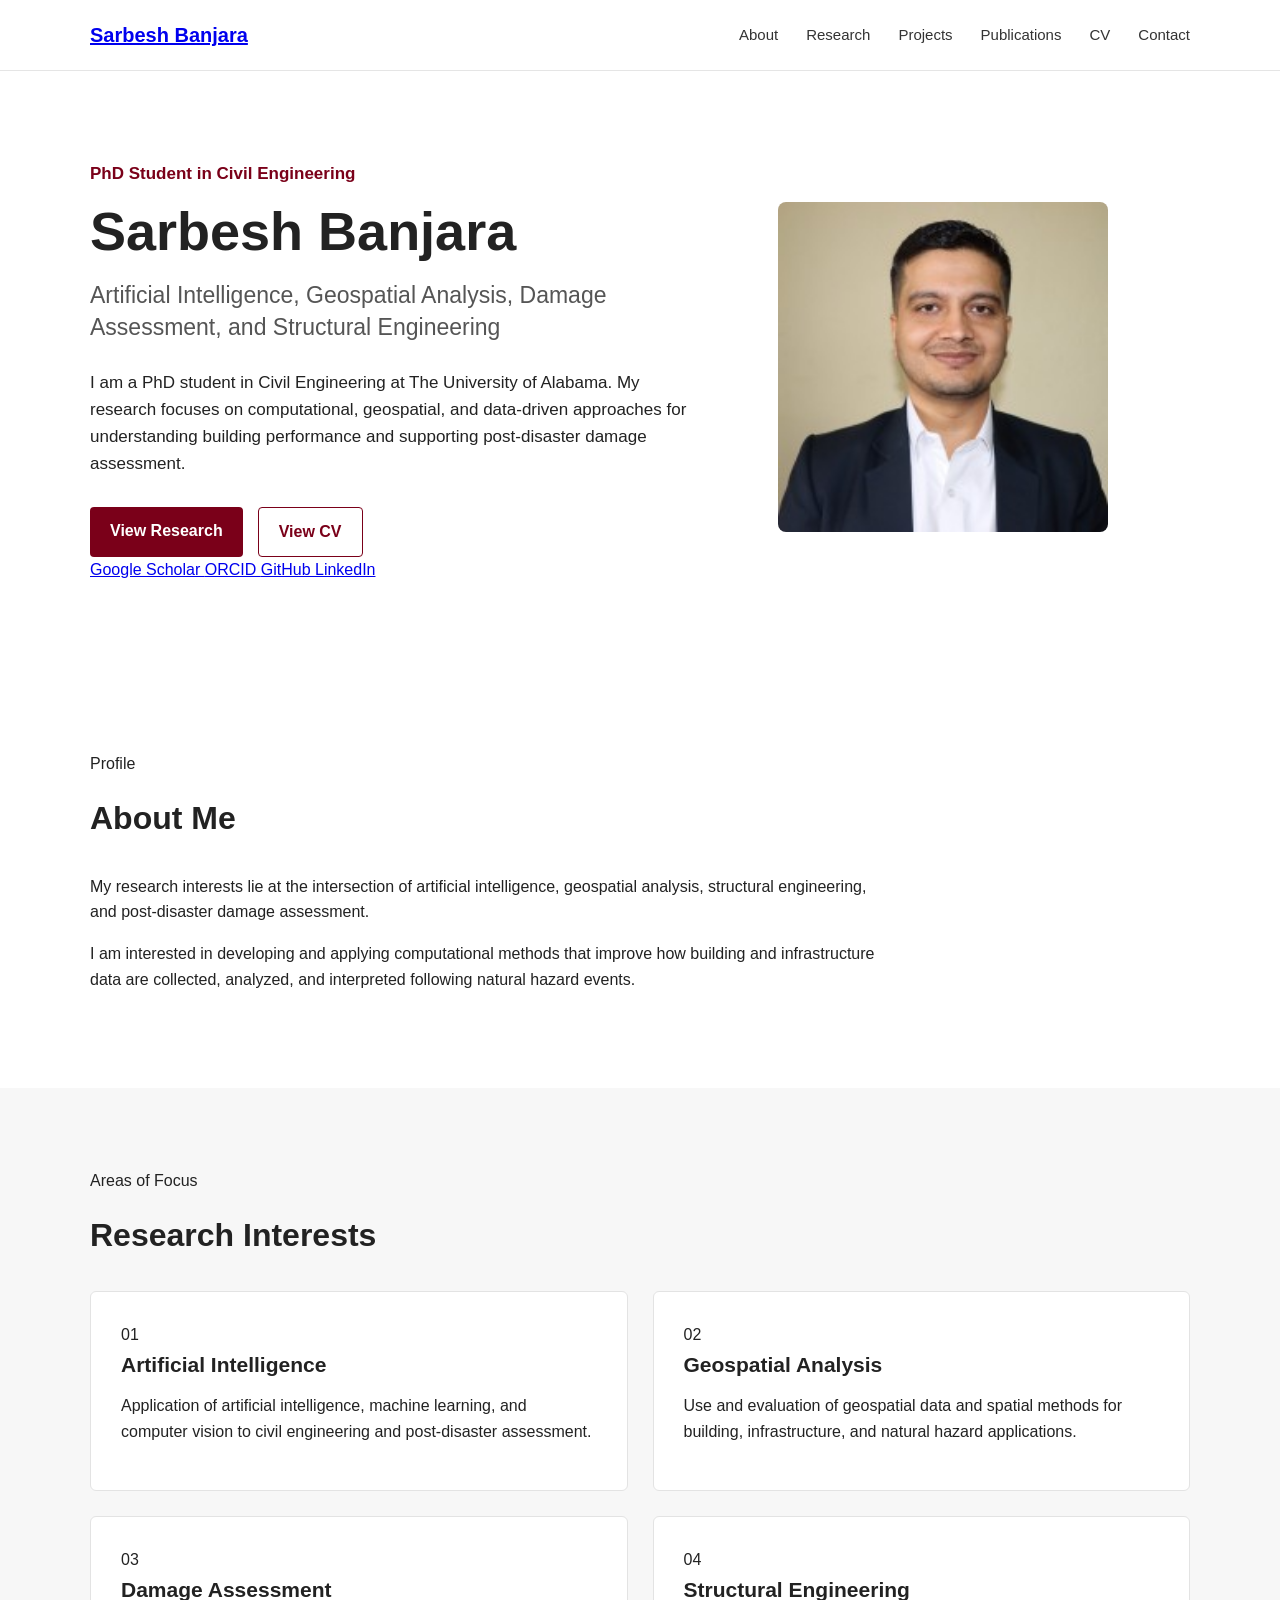
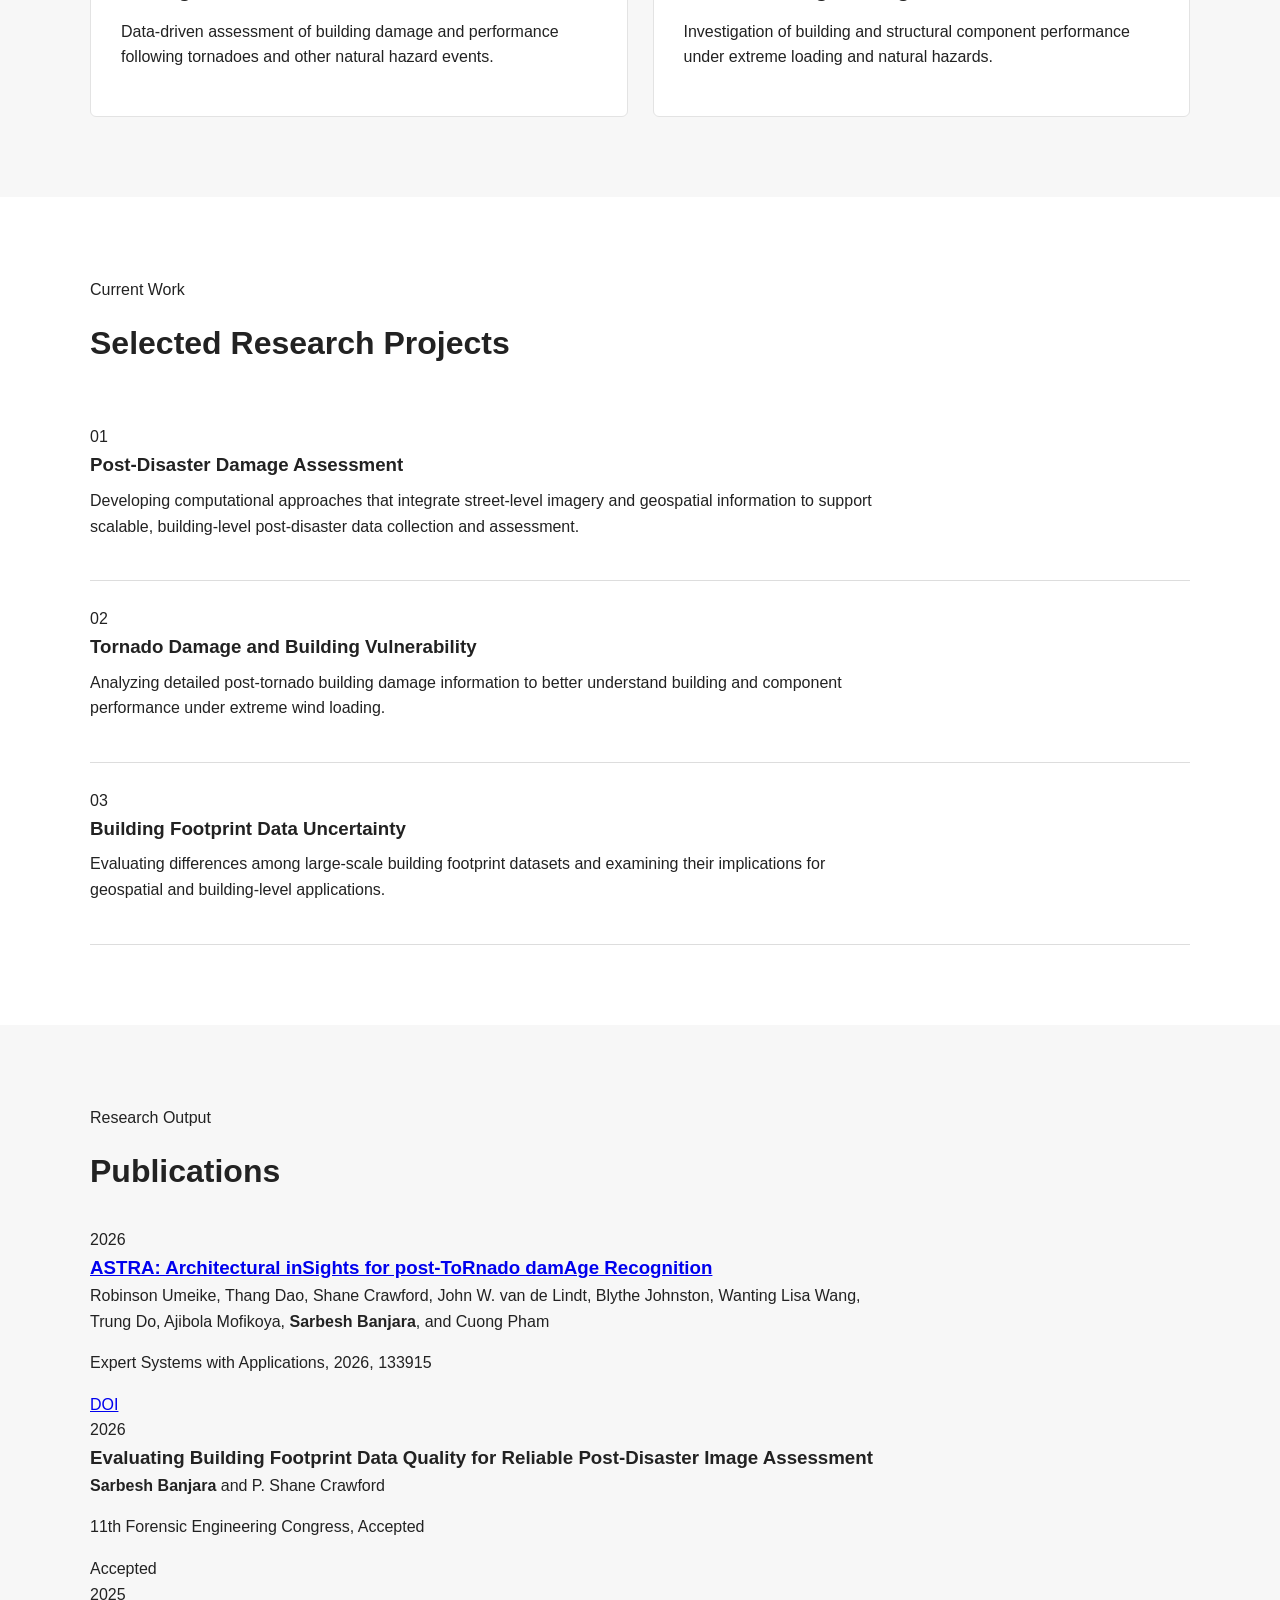
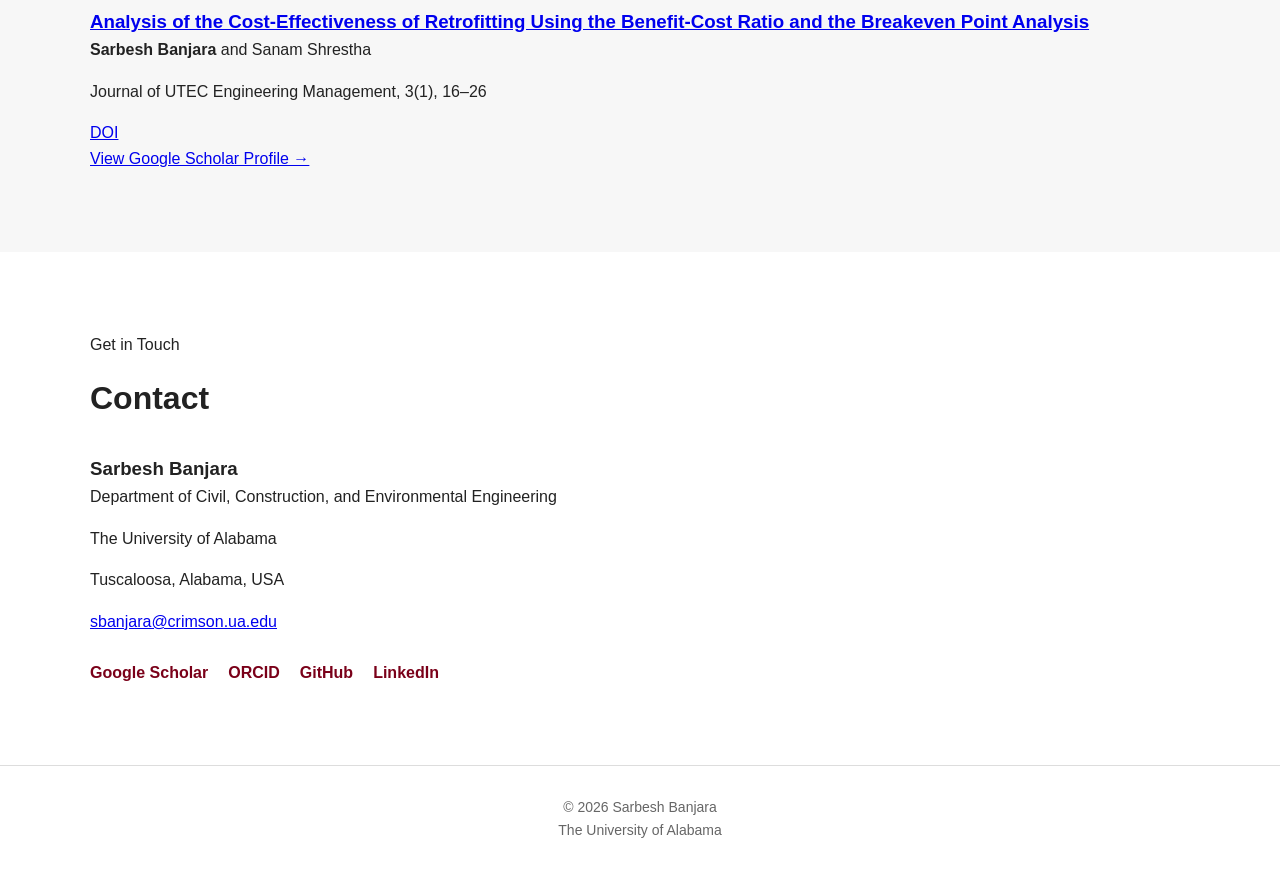
==== commit f6ab74e6: "Update index.html" ====
--- a/index.html
+++ b/index.html
@@ -1,368 +1,711 @@
 <!DOCTYPE html>
-
 <html lang="en">
 
 <head>
   <meta charset="UTF-8">
-  <meta name="viewport" content="width=device-width, initial-scale=1.0">
+
+  <meta name="viewport"
+        content="width=device-width, initial-scale=1.0">
+
+  <meta name="description"
+        content="Research profile of Sarbesh Banjara, PhD student in Civil Engineering at The University of Alabama.">
+
   <title>Sarbesh Banjara | Research Profile</title>
+
   <link rel="stylesheet" href="style.css">
 </head>
 
+
 <body>
 
+
 <header>
+
   <nav class="container">
 
-
-<div class="logo">Sarbesh Banjara</div>
-
-<div class="nav-links">
-  <a href="#about">About</a>
-  <a href="#research">Research</a>
-  <a href="#publications">Publications</a>
-  <a href="#projects">Projects</a>
-  <a href="#contact">Contact</a>
-</div>
-
+    <div class="logo">
+      <a href="#home">Sarbesh Banjara</a>
+    </div>
+
+
+    <div class="nav-links">
+
+      <a href="#about">About</a>
+
+      <a href="#research">Research</a>
+
+      <a href="#projects">Projects</a>
+
+      <a href="#publications">Publications</a>
+
+      <a href="cv.html">CV</a>
+
+      <a href="#contact">Contact</a>
+
+    </div>
 
   </nav>
+
 </header>
 
+
+
 <main>
 
-<section class="hero container">
+
+<section id="home" class="hero container">
+
 
   <div class="hero-text">
 
 
-<p class="small-title">PhD Student in Civil Engineering</p>
-
-<h1>Sarbesh Banjara</h1>
-
-<h2>
-  Natural Hazards, Infrastructure Resilience,
-  Geospatial Analysis, and Computational Methods
-</h2>
-
-<p>
-  I am a PhD student in Civil Engineering at The University of Alabama.
-  My research focuses on computational and data-driven methods for
-  understanding infrastructure performance under natural hazards.
-</p>
-
-<div class="buttons">
-
-  <a class="primary-button" href="#research">
-    View Research
-  </a>
-
-  <a class="secondary-button"
-     href="assets/cv.pdf"
-     target="_blank">
-    Download CV
-  </a>
-
-</div>
-
-
-  </div>
+    <p class="small-title">
+      PhD Student in Civil Engineering
+    </p>
+
+
+    <h1>
+      Sarbesh Banjara
+    </h1>
+
+
+    <h2>
+      Artificial Intelligence, Geospatial Analysis,
+      Damage Assessment, and Structural Engineering
+    </h2>
+
+
+    <p>
+      I am a PhD student in Civil Engineering at The University of Alabama.
+      My research focuses on computational, geospatial, and data-driven
+      approaches for understanding building performance and supporting
+      post-disaster damage assessment.
+    </p>
+
+
+    <div class="buttons">
+
+      <a class="primary-button"
+         href="#research">
+        View Research
+      </a>
+
+
+      <a class="secondary-button"
+         href="cv.html">
+        View CV
+      </a>
+
+    </div>
+
+
+    <div class="profile-links">
+
+      <a href="https://scholar.google.com/citations?user=kjyUDR0AAAAJ&hl=en"
+         target="_blank"
+         rel="noopener noreferrer">
+        Google Scholar
+      </a>
+
+      <a href="https://orcid.org/0009-0007-2245-5769"
+         target="_blank"
+         rel="noopener noreferrer">
+        ORCID
+      </a>
+
+      <a href="https://github.com/sarbesh08"
+         target="_blank"
+         rel="noopener noreferrer">
+        GitHub
+      </a>
+
+      <a href="https://www.linkedin.com/in/sarbesh-banjara-b74265155/"
+         target="_blank"
+         rel="noopener noreferrer">
+        LinkedIn
+      </a>
+
+    </div>
+
+
+  </div>
+
+
 
   <div class="hero-image">
 
-
-<img src="assets/profile.jpg"
-     alt="Sarbesh Banjara">
-
-
-  </div>
+    <img src="assets/profile.jpg"
+         alt="Sarbesh Banjara">
+
+  </div>
+
 
 </section>
 
-<section id="about" class="section container">
-
-  <h2>About Me</h2>
+
+
+<section id="about"
+         class="section container">
+
+
+  <p class="section-label">
+    Profile
+  </p>
+
+
+  <h2>
+    About Me
+  </h2>
+
+
+  <p class="large-text">
+    My research interests lie at the intersection of artificial intelligence,
+    geospatial analysis, structural engineering, and post-disaster
+    damage assessment.
+  </p>
+
 
   <p>
-    My research interests lie at the intersection of natural hazard engineering,
-    infrastructure resilience, geospatial data science, computer vision,
-    and computational modeling.
+    I am interested in developing and applying computational methods that
+    improve how building and infrastructure data are collected, analyzed,
+    and interpreted following natural hazard events.
   </p>
 
-  <p>
-    I am interested in developing quantitative methods that improve
-    post-disaster assessment, infrastructure vulnerability analysis,
-    and resilience modeling.
+
+</section>
+
+
+
+<section id="research"
+         class="section light-section">
+
+
+  <div class="container">
+
+
+    <p class="section-label">
+      Areas of Focus
+    </p>
+
+
+    <h2>
+      Research Interests
+    </h2>
+
+
+    <div class="grid">
+
+
+      <div class="card">
+
+        <div class="card-number">
+          01
+        </div>
+
+        <h3>
+          Artificial Intelligence
+        </h3>
+
+        <p>
+          Application of artificial intelligence, machine learning,
+          and computer vision to civil engineering and
+          post-disaster assessment.
+        </p>
+
+      </div>
+
+
+
+      <div class="card">
+
+        <div class="card-number">
+          02
+        </div>
+
+        <h3>
+          Geospatial Analysis
+        </h3>
+
+        <p>
+          Use and evaluation of geospatial data and spatial methods
+          for building, infrastructure, and natural hazard applications.
+        </p>
+
+      </div>
+
+
+
+      <div class="card">
+
+        <div class="card-number">
+          03
+        </div>
+
+        <h3>
+          Damage Assessment
+        </h3>
+
+        <p>
+          Data-driven assessment of building damage and performance
+          following tornadoes and other natural hazard events.
+        </p>
+
+      </div>
+
+
+
+      <div class="card">
+
+        <div class="card-number">
+          04
+        </div>
+
+        <h3>
+          Structural Engineering
+        </h3>
+
+        <p>
+          Investigation of building and structural component performance
+          under extreme loading and natural hazards.
+        </p>
+
+      </div>
+
+
+    </div>
+
+
+  </div>
+
+
+</section>
+
+
+
+<section id="projects"
+         class="section container">
+
+
+  <p class="section-label">
+    Current Work
   </p>
 
+
+  <h2>
+    Selected Research Projects
+  </h2>
+
+
+
+  <div class="project">
+
+
+    <div class="project-number">
+      01
+    </div>
+
+
+    <div class="project-content">
+
+      <h3>
+        Post-Disaster Damage Assessment
+      </h3>
+
+      <p>
+        Developing computational approaches that integrate street-level
+        imagery and geospatial information to support scalable,
+        building-level post-disaster data collection and assessment.
+      </p>
+
+    </div>
+
+
+  </div>
+
+
+
+  <div class="project">
+
+
+    <div class="project-number">
+      02
+    </div>
+
+
+    <div class="project-content">
+
+      <h3>
+        Tornado Damage and Building Vulnerability
+      </h3>
+
+      <p>
+        Analyzing detailed post-tornado building damage information
+        to better understand building and component performance
+        under extreme wind loading.
+      </p>
+
+    </div>
+
+
+  </div>
+
+
+
+  <div class="project">
+
+
+    <div class="project-number">
+      03
+    </div>
+
+
+    <div class="project-content">
+
+      <h3>
+        Building Footprint Data Uncertainty
+      </h3>
+
+      <p>
+        Evaluating differences among large-scale building footprint
+        datasets and examining their implications for geospatial
+        and building-level applications.
+      </p>
+
+    </div>
+
+
+  </div>
+
+
 </section>
 
-<section id="research" class="section light-section">
+
+
+<section id="publications"
+         class="section light-section">
+
 
   <div class="container">
 
 
-<h2>Research Interests</h2>
-
-<div class="grid">
-
-  <div class="card">
-
-    <h3>Natural Hazards</h3>
+    <p class="section-label">
+      Research Output
+    </p>
+
+
+    <h2>
+      Publications
+    </h2>
+
+
+
+    <div class="publication">
+
+
+      <div class="publication-year">
+        2026
+      </div>
+
+
+      <div class="publication-content">
+
+
+        <h3>
+
+          <a href="https://doi.org/10.1016/j.eswa.2026.133915"
+             target="_blank"
+             rel="noopener noreferrer">
+
+            ASTRA: Architectural inSights for post-ToRnado damAge Recognition
+
+          </a>
+
+        </h3>
+
+
+        <p class="authors">
+
+          Robinson Umeike, Thang Dao, Shane Crawford,
+          John W. van de Lindt, Blythe Johnston,
+          Wanting Lisa Wang, Trung Do, Ajibola Mofikoya,
+          <strong>Sarbesh Banjara</strong>, and Cuong Pham
+
+        </p>
+
+
+        <p class="venue">
+
+          Expert Systems with Applications, 2026, 133915
+
+        </p>
+
+
+        <div class="publication-links">
+
+          <a href="https://doi.org/10.1016/j.eswa.2026.133915"
+             target="_blank"
+             rel="noopener noreferrer">
+            DOI
+          </a>
+
+        </div>
+
+
+      </div>
+
+
+    </div>
+
+
+
+    <div class="publication">
+
+
+      <div class="publication-year">
+        2026
+      </div>
+
+
+      <div class="publication-content">
+
+
+        <h3>
+
+          Evaluating Building Footprint Data Quality for Reliable
+          Post-Disaster Image Assessment
+
+        </h3>
+
+
+        <p class="authors">
+
+          <strong>Sarbesh Banjara</strong> and P. Shane Crawford
+
+        </p>
+
+
+        <p class="venue">
+
+          11th Forensic Engineering Congress, Accepted
+
+        </p>
+
+
+        <div class="status-badge">
+          Accepted
+        </div>
+
+
+      </div>
+
+
+    </div>
+
+
+
+    <div class="publication">
+
+
+      <div class="publication-year">
+        2025
+      </div>
+
+
+      <div class="publication-content">
+
+
+        <h3>
+
+          <a href="https://doi.org/10.3126/juem.v3i1.84513"
+             target="_blank"
+             rel="noopener noreferrer">
+
+            Analysis of the Cost-Effectiveness of Retrofitting Using
+            the Benefit-Cost Ratio and the Breakeven Point Analysis
+
+          </a>
+
+        </h3>
+
+
+        <p class="authors">
+
+          <strong>Sarbesh Banjara</strong> and Sanam Shrestha
+
+        </p>
+
+
+        <p class="venue">
+
+          Journal of UTEC Engineering Management,
+          3(1), 16–26
+
+        </p>
+
+
+        <div class="publication-links">
+
+          <a href="https://doi.org/10.3126/juem.v3i1.84513"
+             target="_blank"
+             rel="noopener noreferrer">
+            DOI
+          </a>
+
+        </div>
+
+
+      </div>
+
+
+    </div>
+
+
+
+    <div class="all-publications">
+
+      <a href="https://scholar.google.com/citations?user=kjyUDR0AAAAJ&hl=en"
+         target="_blank"
+         rel="noopener noreferrer">
+
+        View Google Scholar Profile →
+
+      </a>
+
+    </div>
+
+
+  </div>
+
+
+</section>
+
+
+
+<section id="contact"
+         class="section contact-section">
+
+
+  <div class="container">
+
+
+    <p class="section-label">
+      Get in Touch
+    </p>
+
+
+    <h2>
+      Contact
+    </h2>
+
+
+    <div class="contact-grid">
+
+
+      <div class="contact-information">
+
+
+        <h3>
+          Sarbesh Banjara
+        </h3>
+
+
+        <p>
+          Department of Civil, Construction, and Environmental Engineering
+        </p>
+
+
+        <p>
+          The University of Alabama
+        </p>
+
+
+        <p>
+          Tuscaloosa, Alabama, USA
+        </p>
+
+
+        <p class="email">
+
+          <a href="mailto:sbanjara@crimson.ua.edu">
+            sbanjara@crimson.ua.edu
+          </a>
+
+        </p>
+
+
+      </div>
+
+
+
+      <div class="contact-links">
+
+
+        <a href="https://scholar.google.com/citations?user=kjyUDR0AAAAJ&hl=en"
+           target="_blank"
+           rel="noopener noreferrer">
+          Google Scholar
+        </a>
+
+
+        <a href="https://orcid.org/0009-0007-2245-5769"
+           target="_blank"
+           rel="noopener noreferrer">
+          ORCID
+        </a>
+
+
+        <a href="https://github.com/sarbesh08"
+           target="_blank"
+           rel="noopener noreferrer">
+          GitHub
+        </a>
+
+
+        <a href="https://www.linkedin.com/in/sarbesh-banjara-b74265155/"
+           target="_blank"
+           rel="noopener noreferrer">
+          LinkedIn
+        </a>
+
+
+      </div>
+
+
+    </div>
+
+
+  </div>
+
+
+</section>
+
+
+</main>
+
+
+
+<footer>
+
+
+  <div class="container footer-content">
+
 
     <p>
-      Understanding infrastructure performance and damage mechanisms
-      during tornadoes and other extreme events.
+      © 2026 Sarbesh Banjara
     </p>
 
-  </div>
-
-
-  <div class="card">
-
-    <h3>Infrastructure Resilience</h3>
 
     <p>
-      Developing quantitative approaches for modeling recovery,
-      vulnerability, and system-level resilience.
+      The University of Alabama
     </p>
 
-  </div>
-
-
-  <div class="card">
-
-    <h3>Geospatial Data Science</h3>
-
-    <p>
-      Studying spatial uncertainty and using geospatial datasets
-      for infrastructure and hazard assessment.
-    </p>
-
-  </div>
-
-
-  <div class="card">
-
-    <h3>Computer Vision</h3>
-
-    <p>
-      Using imagery, machine learning, and automated methods
-      for building-level data extraction and damage assessment.
-    </p>
-
-  </div>
-
-</div>
-
-
-  </div>
-
-</section>
-
-<section id="projects" class="section container">
-
-  <h2>Selected Research Projects</h2>
-
-  <div class="project">
-
-
-<h3>Building-Level Image Extraction</h3>
-
-<p>
-  Development of automated methods for extracting building-specific
-  imagery from continuous 360 degree video using geospatial information.
-</p>
-
-
-  </div>
-
-  <div class="project">
-
-
-<h3>Tornado Damage and Building Vulnerability</h3>
-
-<p>
-  Investigation of building component damage and vulnerability
-  using post-tornado damage datasets and wind-speed information.
-</p>
-
-
-  </div>
-
-  <div class="project">
-
-
-<h3>Building Footprint Data Uncertainty</h3>
-
-<p>
-  Evaluation of positional and geometric disagreement among
-  large-scale building footprint datasets.
-</p>
-
-
-  </div>
-
-</section>
-
-<section id="publications" class="section light-section">
-
-  <div class="container">
-
-
-<h2>Publications</h2>
-
-
-<div class="publication">
-
-  <h3>
-    <a href="https://doi.org/10.1016/j.eswa.2026.133915"
-       target="_blank"
-       rel="noopener noreferrer">
-
-      ASTRA: Architectural inSights for post-ToRnado damAge recognition
-
-    </a>
-  </h3>
-
-  <p class="authors">
-    Robinson Umeike, Thang Dao, Shane Crawford, John W. van de Lindt,
-    Blythe Johnston, Wanting Wang, Trung Do, Ajibola Mofikoya,
-    <strong>Sarbesh Banjara</strong>, and Cuong Pham
-  </p>
-
-  <p class="venue">
-    Expert Systems with Applications, 2027
-  </p>
-
-  <div class="publication-links">
-
-    <a href="https://doi.org/10.1016/j.eswa.2026.133915"
-       target="_blank"
-       rel="noopener noreferrer">
-      DOI
-    </a>
-
-  </div>
-
-</div>
-
-
-<div class="publication">
-
-  <h3>
-    <a href="https://doi.org/10.3126/juem.v3i1.84513"
-       target="_blank"
-       rel="noopener noreferrer">
-
-      Analysis of the Cost Effectiveness of Retrofitting Using the
-      Benefit-Cost Ratio and the Breakeven Point Analysis
-
-    </a>
-  </h3>
-
-  <p class="authors">
-    <strong>Sarbesh Banjara</strong> and Sanam Shrestha
-  </p>
-
-  <p class="venue">
-    Journal of UTEC Engineering Management, 3(1), 16-26, 2025
-  </p>
-
-  <div class="publication-links">
-
-    <a href="https://doi.org/10.3126/juem.v3i1.84513"
-       target="_blank"
-       rel="noopener noreferrer">
-      DOI
-    </a>
-
-  </div>
-
-</div>
-
-
-<div class="all-publications">
-
-  <a href="https://scholar.google.com/citations?user=kjyUDR0AAAAJ&hl=en"
-     target="_blank"
-     rel="noopener noreferrer">
-
-    View all publications on Google Scholar
-
-  </a>
-
-</div>
-
-
-  </div>
-
-</section>
-
-<section id="contact" class="section container">
-
-  <h2>Contact</h2>
-
-  <p>
-    Department of Civil, Construction, and Environmental Engineering
-  </p>
-
-  <p>
-    The University of Alabama
-  </p>
-
-  <p>
-    Tuscaloosa, Alabama
-  </p>
-
-  <p>
-    Email:
-    <a href="mailto:sbanjara@crimson.ua.edu">
-      sbanjara@crimson.ua.edu
-    </a>
-  </p>
-
-  <div class="contact-links">
-
-
-<a href="https://scholar.google.com/citations?user=kjyUDR0AAAAJ&hl=en"
-   target="_blank"
-   rel="noopener noreferrer">
-  Google Scholar
-</a>
-
-<a href="https://orcid.org/0009-0007-2245-5769"
-   target="_blank"
-   rel="noopener noreferrer">
-  ORCID
-</a>
-
-<a href="https://github.com/sarbesh08"
-   target="_blank"
-   rel="noopener noreferrer">
-  GitHub
-</a>
-
-<a href="https://www.linkedin.com/in/sarbesh-banjara-b74265155/"
-   target="_blank"
-   rel="noopener noreferrer">
-  LinkedIn
-</a>
-
-
-  </div>
-
-</section>
-
-</main>
-
-<footer>
-
-  <p>
-    © 2026 Sarbesh Banjara
-  </p>
+
+  </div>
+
 
 </footer>
 
+
 </body>
+
 </html>
